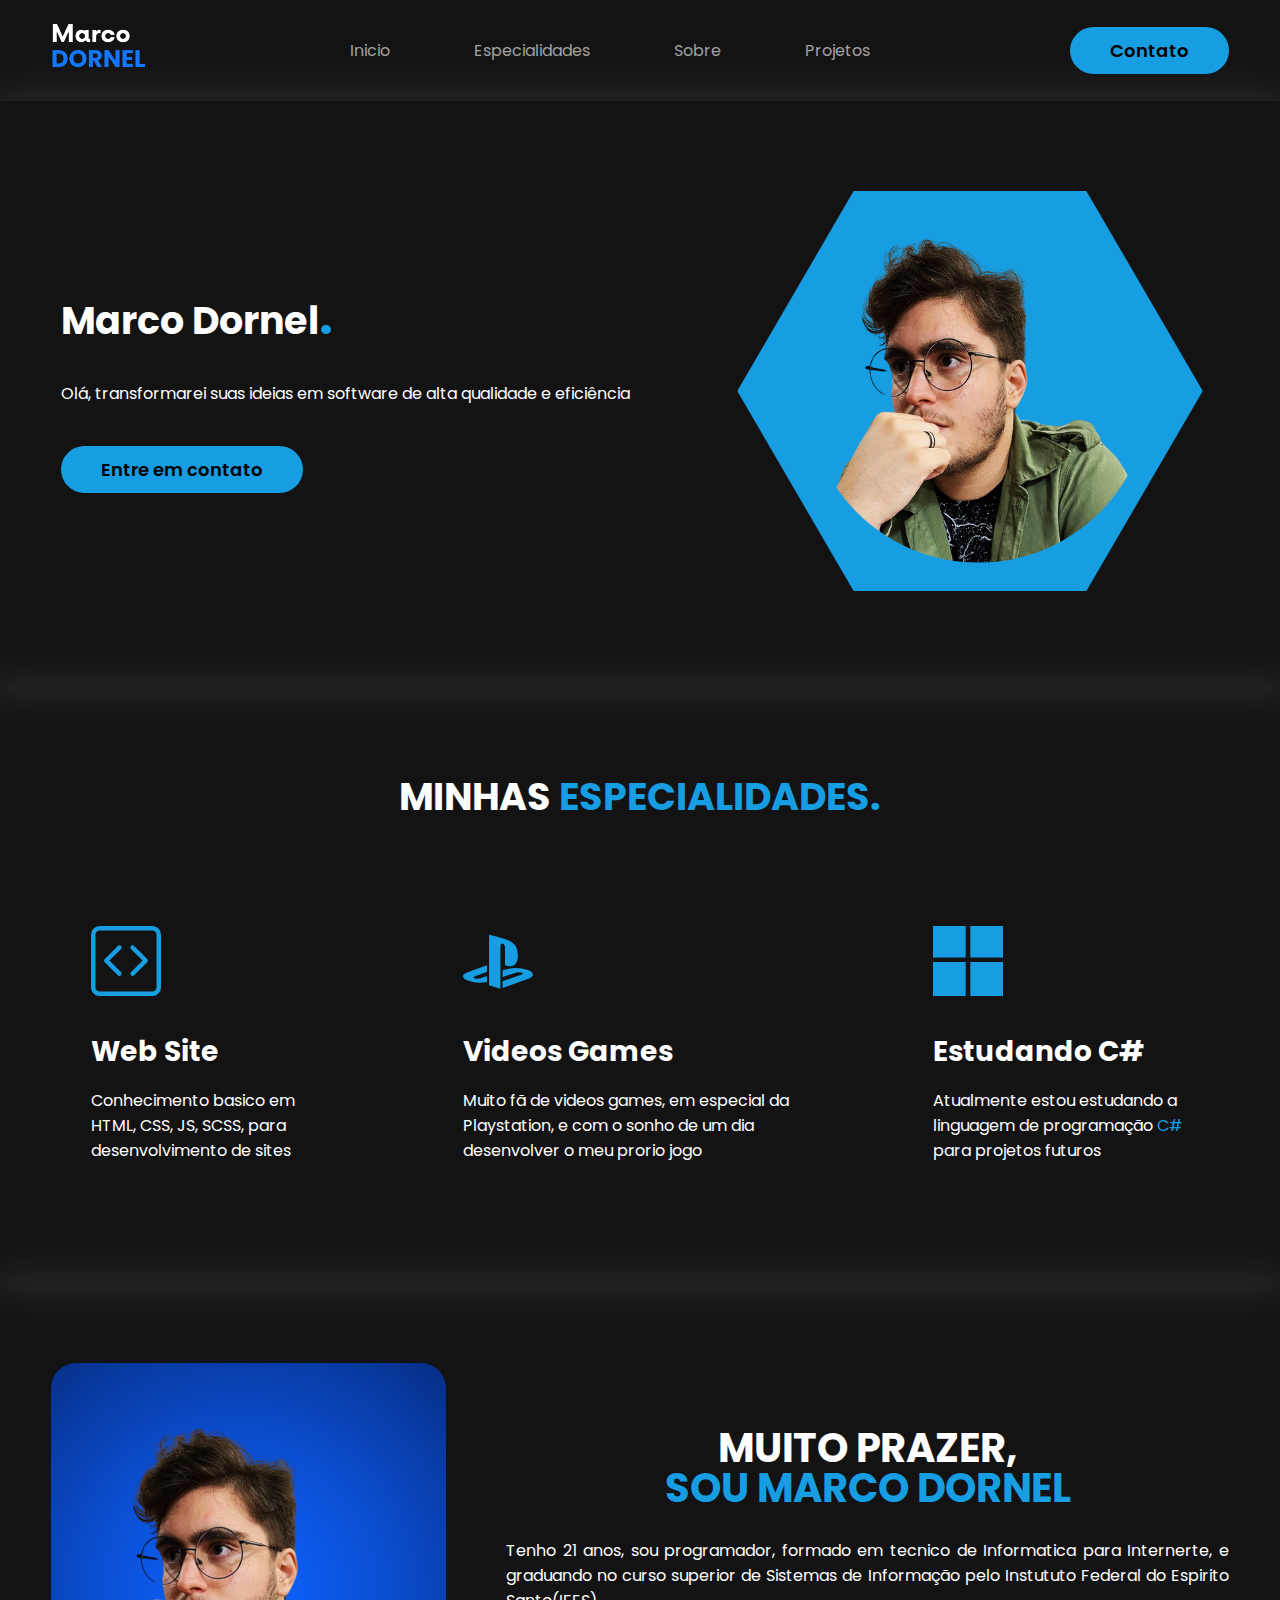
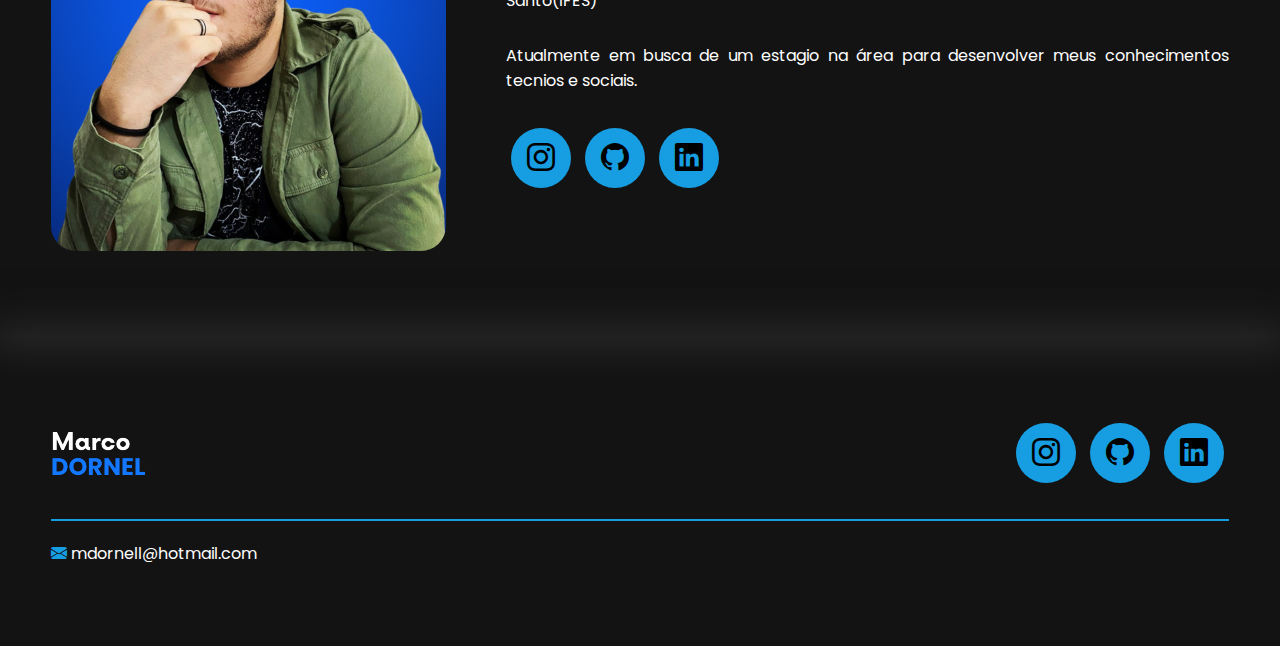
==== index.html @ 9250caac "Atualizando responsividade" ====
<!DOCTYPE html>
<html lang="pt-br">

<head>
    <meta charset="UTF-8">
    <meta name="viewport" content="width=device-width, initial-scale=1.0">
    <title>Marco Dornel</title>
    <link rel="stylesheet" href="src/styles/inicialPg.css">

    <!-- Google fonts -->
    <link rel="preconnect" href="https://fonts.googleapis.com">
    <link rel="preconnect" href="https://fonts.gstatic.com" crossorigin>
    <link
        href="https://fonts.googleapis.com/css2?family=Poppins:ital,wght@0,100;0,200;0,300;0,400;0,500;0,600;0,700;0,800;0,900;1,100;1,200;1,300;1,400;1,500;1,600;1,700;1,800;1,900&display=swap"
        rel="stylesheet">
    <!-- Google fonts -->
    <!-- Bootstrab icons -->
    <link rel="stylesheet" href="https://cdn.jsdelivr.net/npm/bootstrap-icons@1.11.3/font/bootstrap-icons.min.css">
    <!-- Bootstrab icons -->

    <script src="src/scripts/menu.js" defer></script>
</head>

<body>
    <header>
        <div class="interface">
            <div class="Logo">
                <a href=""><img src="./src/imgs/logo.png" alt="LOGO"></a>
            </div>
            <nav class="menu-desktop">
                <ul>
                    <li><a href="#inicio">Inicio</a></li>
                    <li><a href="#especialidades">Especialidades</a></li>
                    <li><a href="#sobre">Sobre</a></li>
                    <li><a href="#portifolio">Projetos</a></li>
                </ul>
            </nav>

            <div class="btn-contato">
                <a href="mailto:mdornell@hotmail.com"><button>Contato</button></a>
            </div>

            <div class="btn-abrir-menu" id="btn-menu">
                <i class="bi bi-list"></i>
            </div>

            <div class="menu-mobile" id="menu-mobile">
                <div class="btn-fechar">
                    <i class="bi bi-x-lg"></i>
                </div>

                <nav>
                    <ul>
                        <li><a href="#inicio">Inicio</a></li>
                        <li><a href="#especialidades">Especialidades</a></li>
                        <li><a href="#sobre">Sobre</a></li>
                        <li><a href="#portifolio">Projetos</a></li>
                        <li><a href="#">Contato</a></li>
                    </ul>
                </nav>

            </div>

            <div class="overlay-menu" id="overlay-menu">

            </div>


        </div>
    </header>

    <main>
        <section id="inico" class="topo-site">
            <div class="interface">
                <div class="flex">
                    <div class="txt-topo-site">
                        <h1>Marco Dornel<span>.</span></h1>
                        <p>Olá, transformarei suas ideias em software de alta qualidade e eficiência</p>

                        <div class="btn-contato">
                            <a href="mailto:mdornell@hotmail.com"><button>Entre em contato</button></a>
                        </div>
                    </div>
                    <div class="img-topo-site">
                        <img src="src/imgs/minha-foto.png" alt="Imagem Pessoa">
                    </div>
                </div>
            </div>
        </section>

        <section id="especialidades" class="especialidades">
            <div class="interface">
                <h2 class="titulo">MINHAS <span>ESPECIALIDADES.</span></h2>
                <div class="flex">
                    <div class="especialidades-box">
                        <i class="bi bi-code-square"></i>
                        <h3>Web Site</h3>
                        <p>Conhecimento basico em HTML, CSS, JS, SCSS, para desenvolvimento de sites
                        </p>
                    </div>
                    <div class="especialidades-box">
                        <i class="bi bi-playstation"></i>
                        <h3>Videos Games</h3>
                        <p>Muito fã de videos games, em especial da Playstation, e com o sonho de um dia desenvolver o meu prorio jogo
                        </p>
                    </div>
                    <div class="especialidades-box">
                        <i class="bi bi-microsoft"></i>
                        <h3>Estudando C#</h3>
                        <p>Atualmente estou estudando a linguagem de programação <span>C#</span> para projetos futuros
                        </p>
                    </div>
                </div>
            </div>
        </section>

        <section id="sobre" class="sobre">
            <div class="interface">
                <div class="flex">
                    <div class="img-sobre">
                        <img src="src/imgs/pessoa.png" alt="pessoa">
                    </div>
                    <div class="txt-sobre">
                        <h2 class="titulo">MUITO PRAZER, <span>SOU MARCO DORNEL</span></h2>
                        <p>Tenho 21 anos, sou programador, formado em tecnico de Informatica para Internerte, e graduando no curso superior de Sistemas de Informação pelo Instututo Federal do Espirito Santo(IFES)</p>
                        <p>Atualmente em busca de um estagio na área para desenvolver meus conhecimentos tecnios e sociais.</p>
                        <div class="btn-social">
                            <a href="https://www.instagram.com/mr.dornell?igsh=MTFlazBpbDMzYjA3OQ=="><button><i class="bi bi-instagram"></i></button></a>
                            <a href="https://github.com/mdornell"><button><i class="bi bi-github"></i></button></a>
                            <a href="https://www.linkedin.com/in/mdornell/"><button><i class="bi bi-linkedin"></i></button></a>
                        </div>
                    </div>
                </div>
            </div>
        </section>

        <!-- <section id="portifolio" class="portifolio">
            <div class="interface">
                <h2 class="titulo">MEU <span>PORTIFOLIO.</span></h2>
                <div class="flex">
                    <div class="img-port">
                        <div class="overlay">Projeto 1</div>
                    </div>
                    <div class="img-port">
                        <div class="overlay">Projeto 2</div>
                    </div>
                    <div class="img-port">
                        <div class="overlay">Projeto 3</div>
                    </div>
                </div>
            </div>
        </section> -->

        <!-- <section class="formulario">
            <div class="interface">
                <h2 class="titulo">FALA <span>COMIGO.</span></h2>
                <form action="">
                    <input type="text" name="" id="" placeholder="Seu nome:" required>
                    <input type="text" name="" id="" placeholder="Seu email:">
                    <input type="text" name="" id="" placeholder="Seu celular:">
                    <textarea name="" id="" placeholder="Sue mensagem:"></textarea>
                    <div class="btn-enviar">
                        <input type="submit" value="Enviar">
                    </div>
                </form>
            </div>
            </div>
        </section> -->
    </main>

    <footer>
        <div class="interface">
            <div class="line-footer borda">
                <div class="flex">
                    <div class="logo-footer">
                        <img src="src/imgs/logo.png" alt="">
                    </div>
                    <div class="btn-social">
                        <a href="https://www.instagram.com/mr.dornell?igsh=MTFlazBpbDMzYjA3OQ=="><button><i class="bi bi-instagram"></i></button></a>
                        <a href="https://github.com/mdornell"><button><i class="bi bi-github"></i></button></a>
                        <a href="https://www.linkedin.com/in/mdornell/"><button><i class="bi bi-linkedin"></i></button></a>
                    </div>
                </div>
            </div>
            <div class="line-footer">
                <p><i class="bi bi-envelope-fill"></i> <a href="mailto:mdornell@hotmail.com">mdornell@hotmail.com</a>
                </p>
            </div>
        </div>
    </footer>
</body>

</html>
---- src/styles/inicialPg.css ----
* {
  margin: 0;
  padding: 0;
  box-sizing: border-box;
  font-family: "Poppins", sans-serif;
  scroll-behavior: smooth;
}

body {
  background: #131313;
  height: 100vh;
}

.interface {
  max-width: 1280px;
  margin: 0 auto;
}

.flex {
  display: flex;
}

button:hover {
  box-shadow: 0px 0px 8px #179EE2;
  transform: scale(1.05);
  transition: 0.2s;
}

h2.titulo {
  color: #ffffff;
  font-size: 38px;
  text-align: center;
}
h2.titulo span {
  color: #179EE2;
}

.btn-social button {
  width: 60px;
  height: 60px;
  border: none;
  border-radius: 30px;
  background-color: #179EE2;
  font-size: 28px;
  cursor: pointer;
  margin: 5px 5px;
  transition: 0.2s;
}

header {
  padding: 10px 4%;
}
header .interface {
  display: flex;
  align-items: center;
  justify-content: space-between;
}
header a {
  color: #a2a2a2;
  text-decoration: none;
  display: inline-block;
  transition: 0.2s;
}
header nav ul {
  list-style-type: none;
}
header nav.menu-desktop ul li {
  display: inline-block;
  padding: 0 40px;
}
header nav.menu-desktop a:hover {
  color: #ffffff;
  transform: scale(1.05);
}
header .btn-contato button {
  padding: 10px 40px;
  font-size: 18px;
  font-weight: 600;
  background-color: #179EE2;
  border: 0;
  border-radius: 30px;
  cursor: pointer;
}

.menu-mobile {
  background-color: #131313;
  height: 100vh;
  position: fixed;
  top: 0;
  right: 0;
  z-index: 9999;
  width: 0%;
  overlay: hidden;
}
.menu-mobile .btn-fechar {
  padding: 15px 8%;
}
.menu-mobile .btn-fechar i {
  color: #179EE2;
  font-size: 30px;
}
.menu-mobile nav ul {
  text-align: right;
}
.menu-mobile nav ul li a {
  color: #ffffff;
  font-size: 20px;
  font-weight: 300;
  padding: 20px 8%;
  display: block;
}
.menu-mobile nav ul li a:hover {
  background-color: #179EE2;
}

.menu-mobile.abrir-menu {
  width: 70%;
}

.menu-mobile.abrir-menu ~ .overlay-menu {
  display: block;
}

.btn-abrir-menu {
  display: none;
}
.btn-abrir-menu i {
  color: #179EE2;
  font-size: 40px;
}

.overlay-menu {
  background-color: rgba(21, 21, 21, 0.7411764706);
  width: 100%;
  height: 100%;
  position: fixed;
  top: 0;
  left: 0;
  z-index: 8888;
  display: none;
}

.topo-site {
  padding: 40px 4%;
  box-shadow: 0 0 40px 10px rgba(255, 255, 255, 0.0901960784);
}
.topo-site .flex {
  align-items: center;
  justify-content: center;
  gap: 90px;
}
.topo-site .txt-topo-site h1 {
  font-size: 38px;
  color: #ffffff;
  line-height: 40px;
}
.topo-site .txt-topo-site h1 span {
  color: #179EE2;
  font-size: 50px;
}
.topo-site .txt-topo-site p {
  color: #ffffff;
  margin: 40px 0px;
}
.topo-site .txt-topo-site button {
  padding: 10px 40px;
  font-size: 18px;
  font-weight: 600;
  background-color: #179EE2;
  border: 0;
  border-radius: 30px;
  cursor: pointer;
}
.topo-site .img-topo-site img {
  position: relative;
  animation: flutuar 2s ease-in-out infinite alternate;
}

@keyframes flutuar {
  0% {
    top: 0;
  }
  100% {
    top: 30px;
  }
}
.especialidades {
  padding: 80px 4%;
  box-shadow: 0 0 40px 10px rgba(255, 255, 255, 0.0901960784);
}
.especialidades .flex {
  gap: 60px;
}
.especialidades .especialidades-box {
  padding: 40px;
  color: #ffffff;
  margin-top: 45px;
  border-radius: 20px;
  transition: 0.2s;
}
.especialidades .especialidades-box i {
  font-size: 70px;
  color: #179EE2;
}
.especialidades .especialidades-box h3 {
  font-size: 28px;
  margin: 15px 0;
}
.especialidades .especialidades-box span {
  color: #179EE2;
}
.especialidades .especialidades-box:hover {
  transform: scale(1.05);
  box-shadow: 0 0 15px rgba(255, 255, 255, 0.4745098039);
}

.sobre {
  padding: 80px 4%;
  box-shadow: 0 0 40px 10px rgba(255, 255, 255, 0.0901960784);
}
.sobre .flex {
  align-items: center;
  gap: 60px;
}
.sobre .img-sobre img {
  border-radius: 25px;
}
.sobre .txt-sobre {
  color: #ffffff;
}
.sobre .txt-sobre h2 {
  font-size: 40px;
  line-height: 40px;
  margin-bottom: 30px;
}
.sobre .txt-sobre h2 span {
  display: block;
}
.sobre .txt-sobre p {
  margin: 30px 0;
  text-align: justify;
}

/*.portifolio {
    padding: 60px 4%;
    box-shadow: 0 0 40px 10px #ffffff17;

    .flex {
        justify-content: space-around;
        margin-top: 40px;
        gap: 30px;
    }

    .img-port {
        width: 360px;
        height: 460px;
        background-color: $azul ;
        background-image: url(../imgs/projetoConversor.png);
        background-size: cover;
        background-position: 100% 0%;
        transition: 8s;
        cursor: pointer;
        border-radius: 40px;
        position: relative;

        .overlay {
            position: absolute;
            top: 0;
            left: 0;
            width: 100%;
            height: 100%;
            background-color: $cinza;
            border-radius: 40px;
            display: flex;
            align-items: center;
            justify-content: center;
            font-size: 24px;
            font-weight: 600;
            color: $branco;
            opacity: 0;
            transition: .5s;
        }
    }

    .img-port:hover {
        background-position: 100% 100%;

        .overlay {
            opacity: 1;
        }
    }


}

// Formulario
.formulario {
    padding: 80px 4%;

    form {
        max-width: 500px;
        margin: 0 auto;
        display: flex;
        justify-content: center;
        flex-direction: column;
        gap: 10px;
        margin-top: 40px;

        input,
        textarea {
            width: 100%;
            background-color: #2a2a2a;
            border: 0;
            border-radius: 15px;
            outline: 0;
            padding: 20px 15px;
            color: $branco;
            font-size: 18px;
        }

        textarea {
            resize: none;
            max-height: 200px;
        }

        .btn-enviar {
            margin-top: 20px;
            text-align: center;

            input {
                width: 120px;
                background-color: $azul ;
                color: $branco;
                font-weight: 600;
                cursor: pointer;
                transition: .2s;
            }

            input:hover {
                @include btn-hover()
            }
        }

    }
}
*/
footer {
  padding: 60px 4%;
  box-shadow: 0 0 40px 10px #2a2a2a;
}
footer .flex {
  justify-content: space-between;
}
footer .borda {
  border-bottom: 2px solid #179EE2;
}
footer .line-footer {
  padding: 20px 0;
}
footer .line-footer p i {
  color: #179EE2;
}
footer .line-footer p a {
  color: #ffffff;
  text-decoration: none;
  cursor: pointer;
}

@media screen and (max-width: 1000px) {
  .flex {
    flex-direction: column;
  }
  h2.titulo {
    font-size: 28px;
    line-height: 40px;
  }
  .menu-desktop,
  .btn-contato {
    display: none;
  }
  .btn-abrir-menu {
    display: inline;
  }
  .topo-site {
    padding: 20px 8%;
  }
  .topo-site .flex {
    flex-direction: column-reverse;
    gap: 40px;
  }
  .topo-site h1 {
    font-size: 30px;
  }
  .topo-site .img-topo-site img {
    width: 100%;
  }
  .especialidades {
    padding: 40px 8%;
  }
  .sobre {
    padding: 80px 8%;
  }
  .sobre .txt-sobre h2 {
    font-size: 34px;
    line-height: 30px;
    text-align: center;
  }
  .sobre .btn-social {
    text-align: center;
  }
  .sobre .img-sobre img {
    width: 100%;
  }
  .portifolio {
    padding: 80px 8%;
  }
  .portifolio .flex {
    gap: 50px;
  }
  .portifolio .img-port {
    width: 100%;
    max-width: 360px;
    margin: 0 auto;
  }
  footer .flex {
    flex-direction: column;
  }
  footer .line-footer {
    text-align: center;
  }
}/*# sourceMappingURL=inicialPg.css.map */
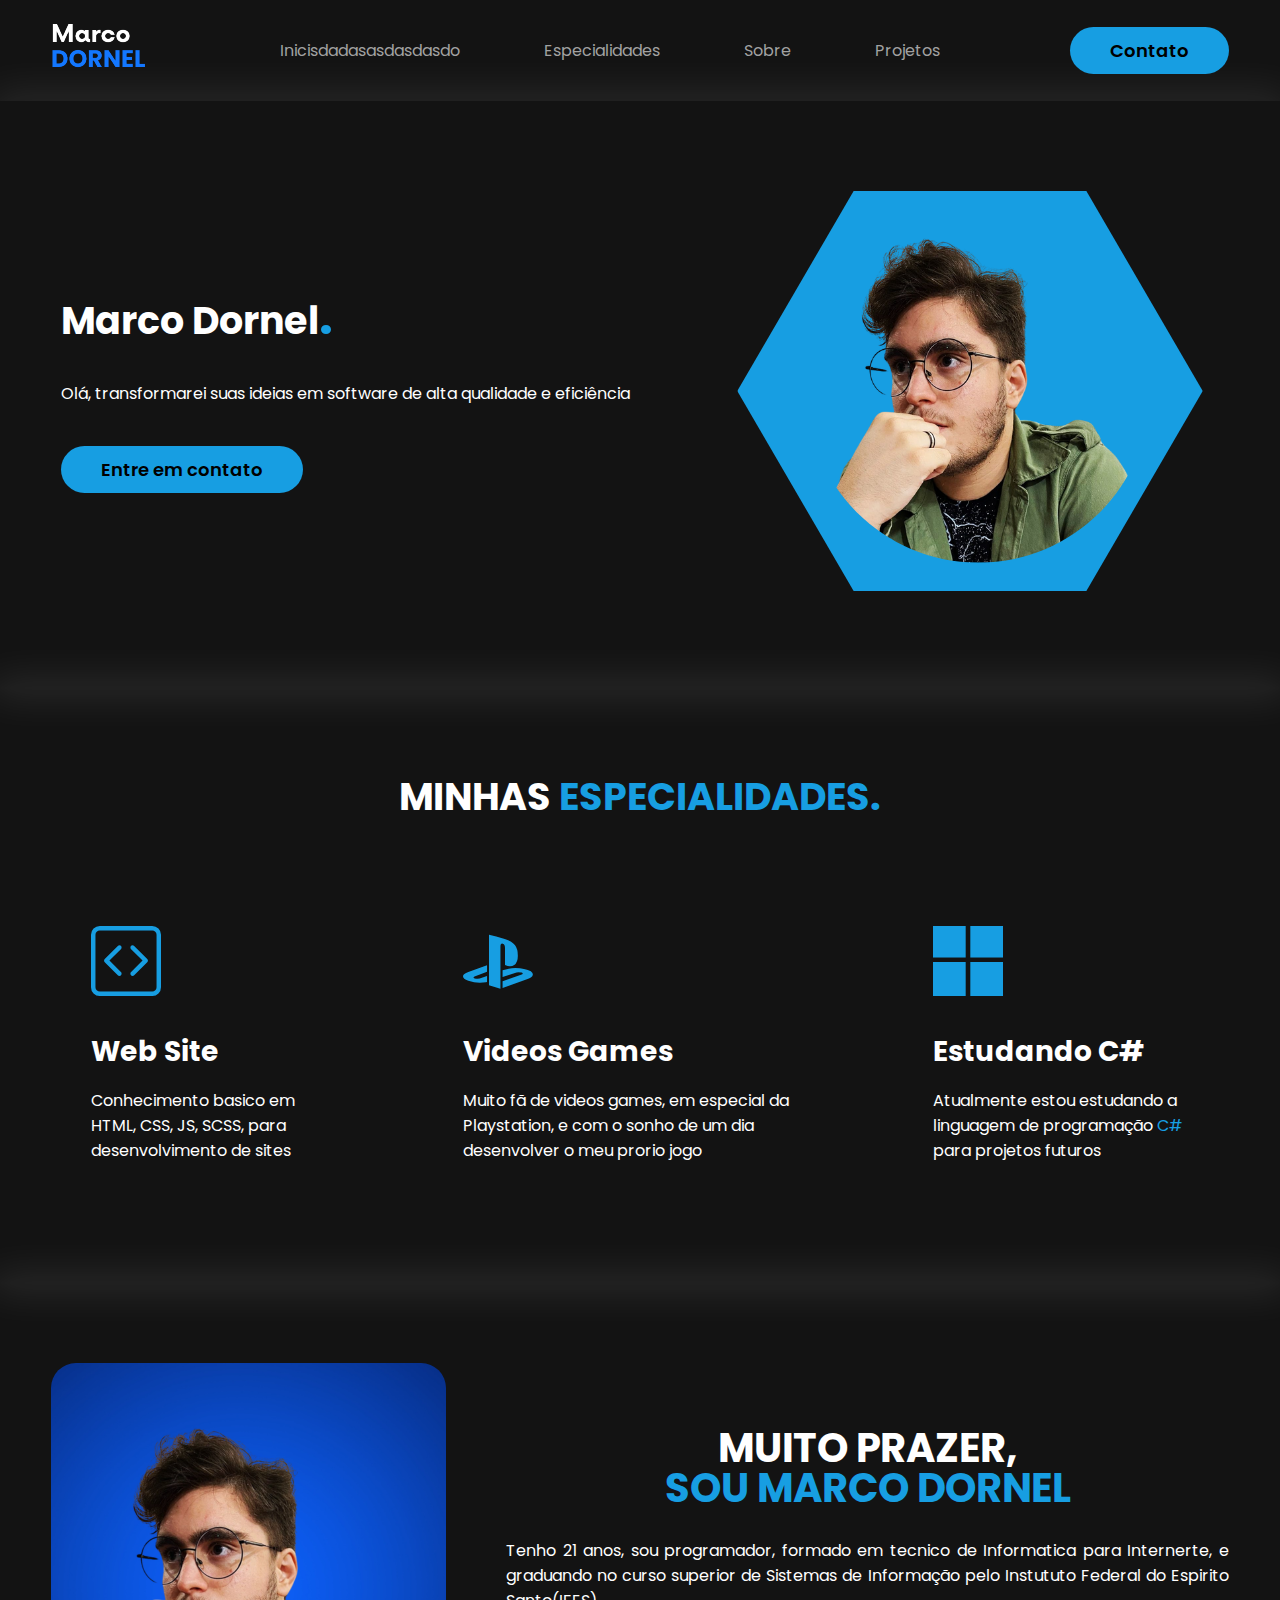
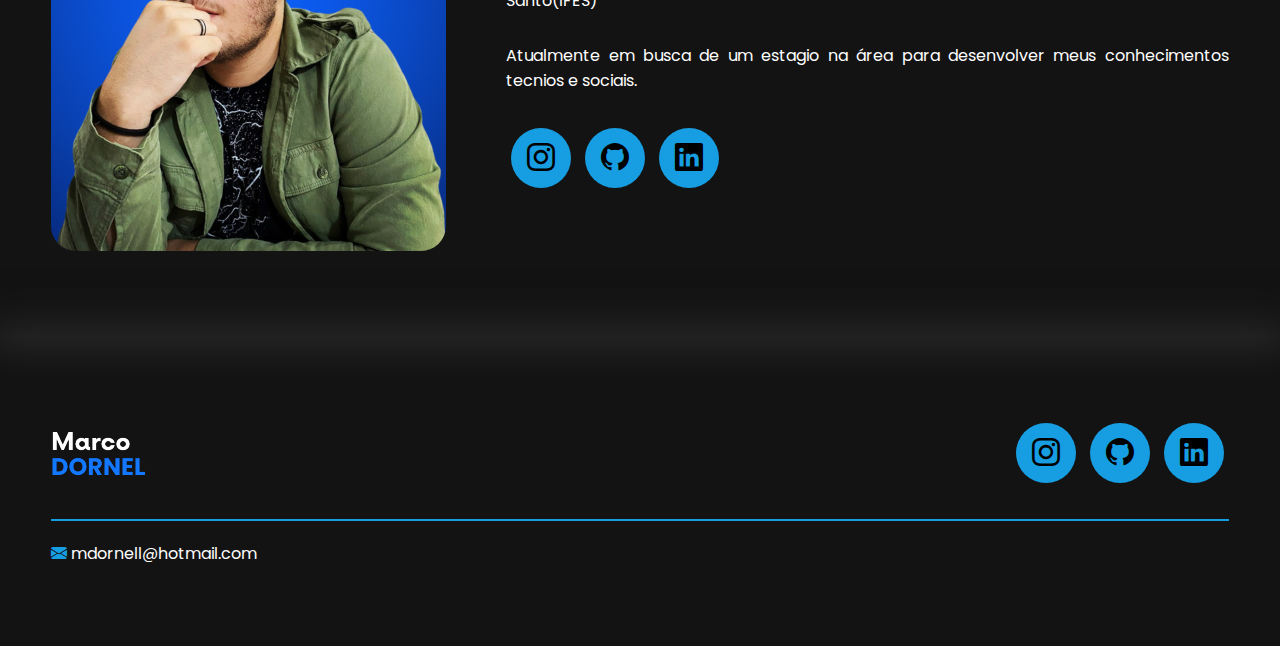
==== commit 24cbdb40: "Atualizando dados" ====
--- a/index.html
+++ b/index.html
@@ -29,7 +29,7 @@
             </div>
             <nav class="menu-desktop">
                 <ul>
-                    <li><a href="#inicio">Inicio</a></li>
+                    <li><a href="#inicio">Inicisdadasasdasdasdo</a></li>
                     <li><a href="#especialidades">Especialidades</a></li>
                     <li><a href="#sobre">Sobre</a></li>
                     <li><a href="#portifolio">Projetos</a></li>
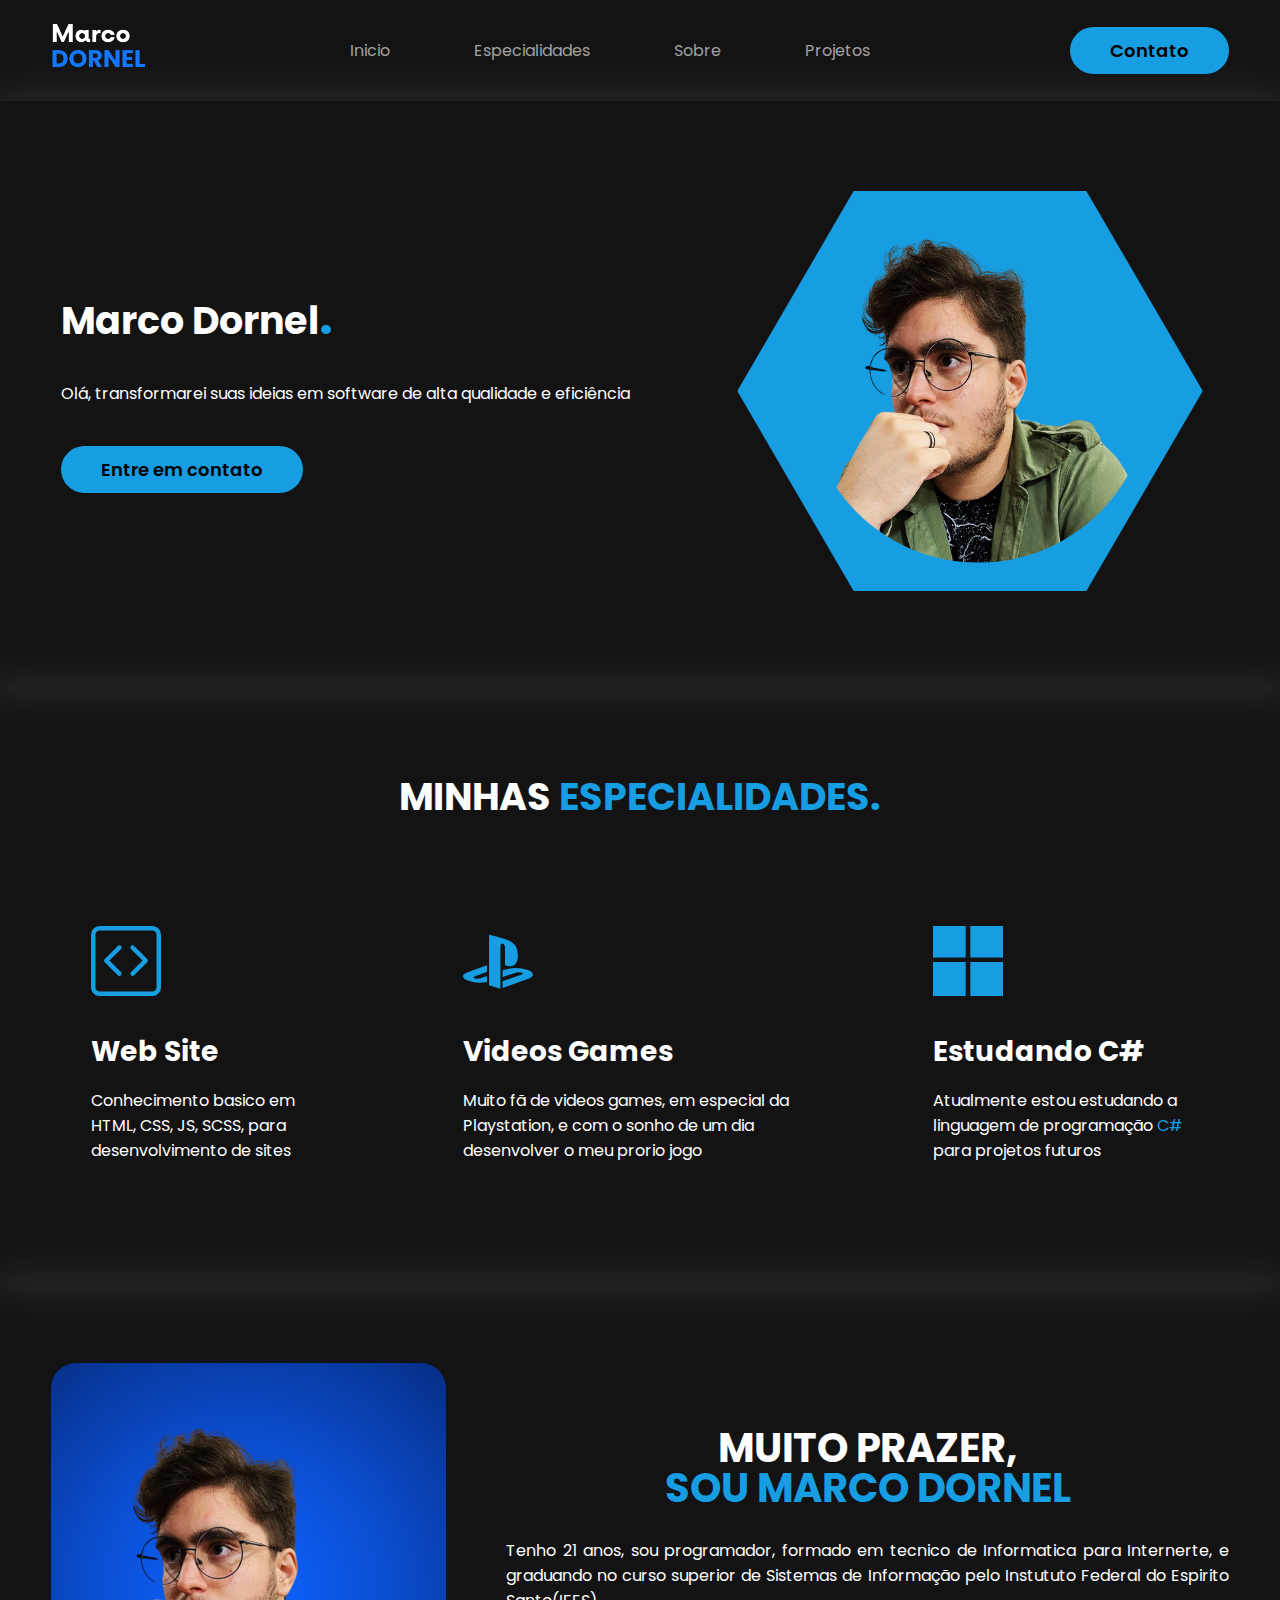
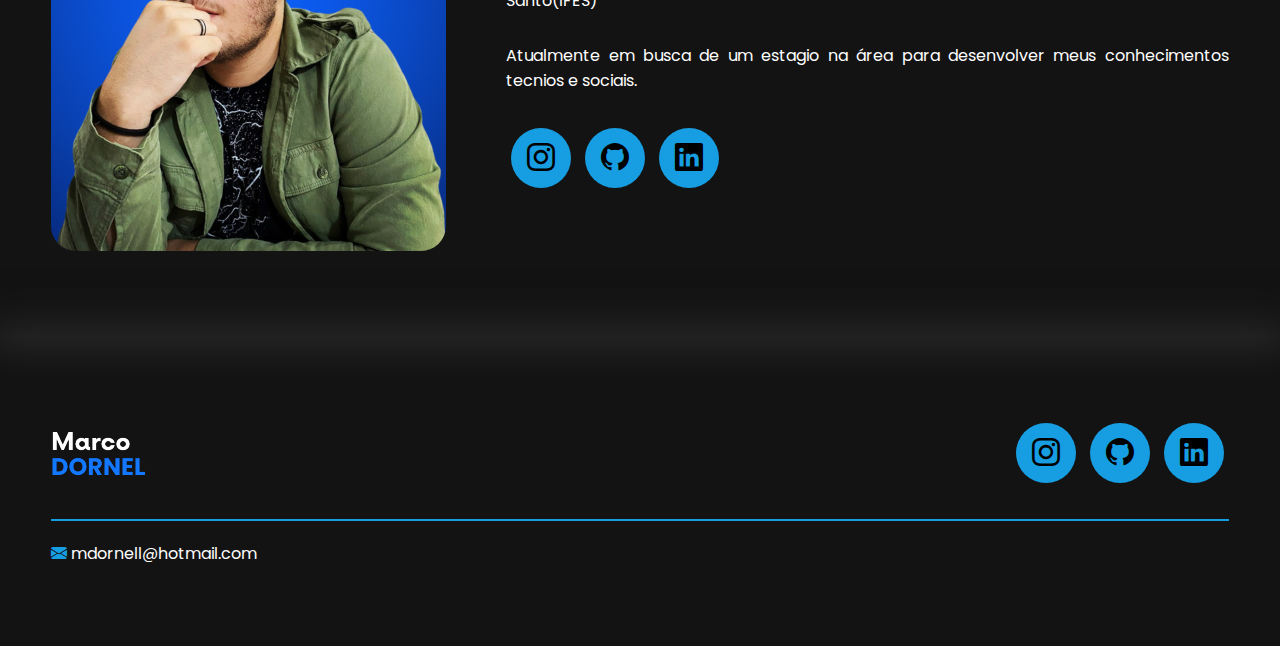
==== commit c23760b8: "Atualizando dados" ====
--- a/index.html
+++ b/index.html
@@ -29,7 +29,7 @@
             </div>
             <nav class="menu-desktop">
                 <ul>
-                    <li><a href="#inicio">Inicisdadasasdasdasdo</a></li>
+                    <li><a href="#inicio">Inicio</a></li>
                     <li><a href="#especialidades">Especialidades</a></li>
                     <li><a href="#sobre">Sobre</a></li>
                     <li><a href="#portifolio">Projetos</a></li>
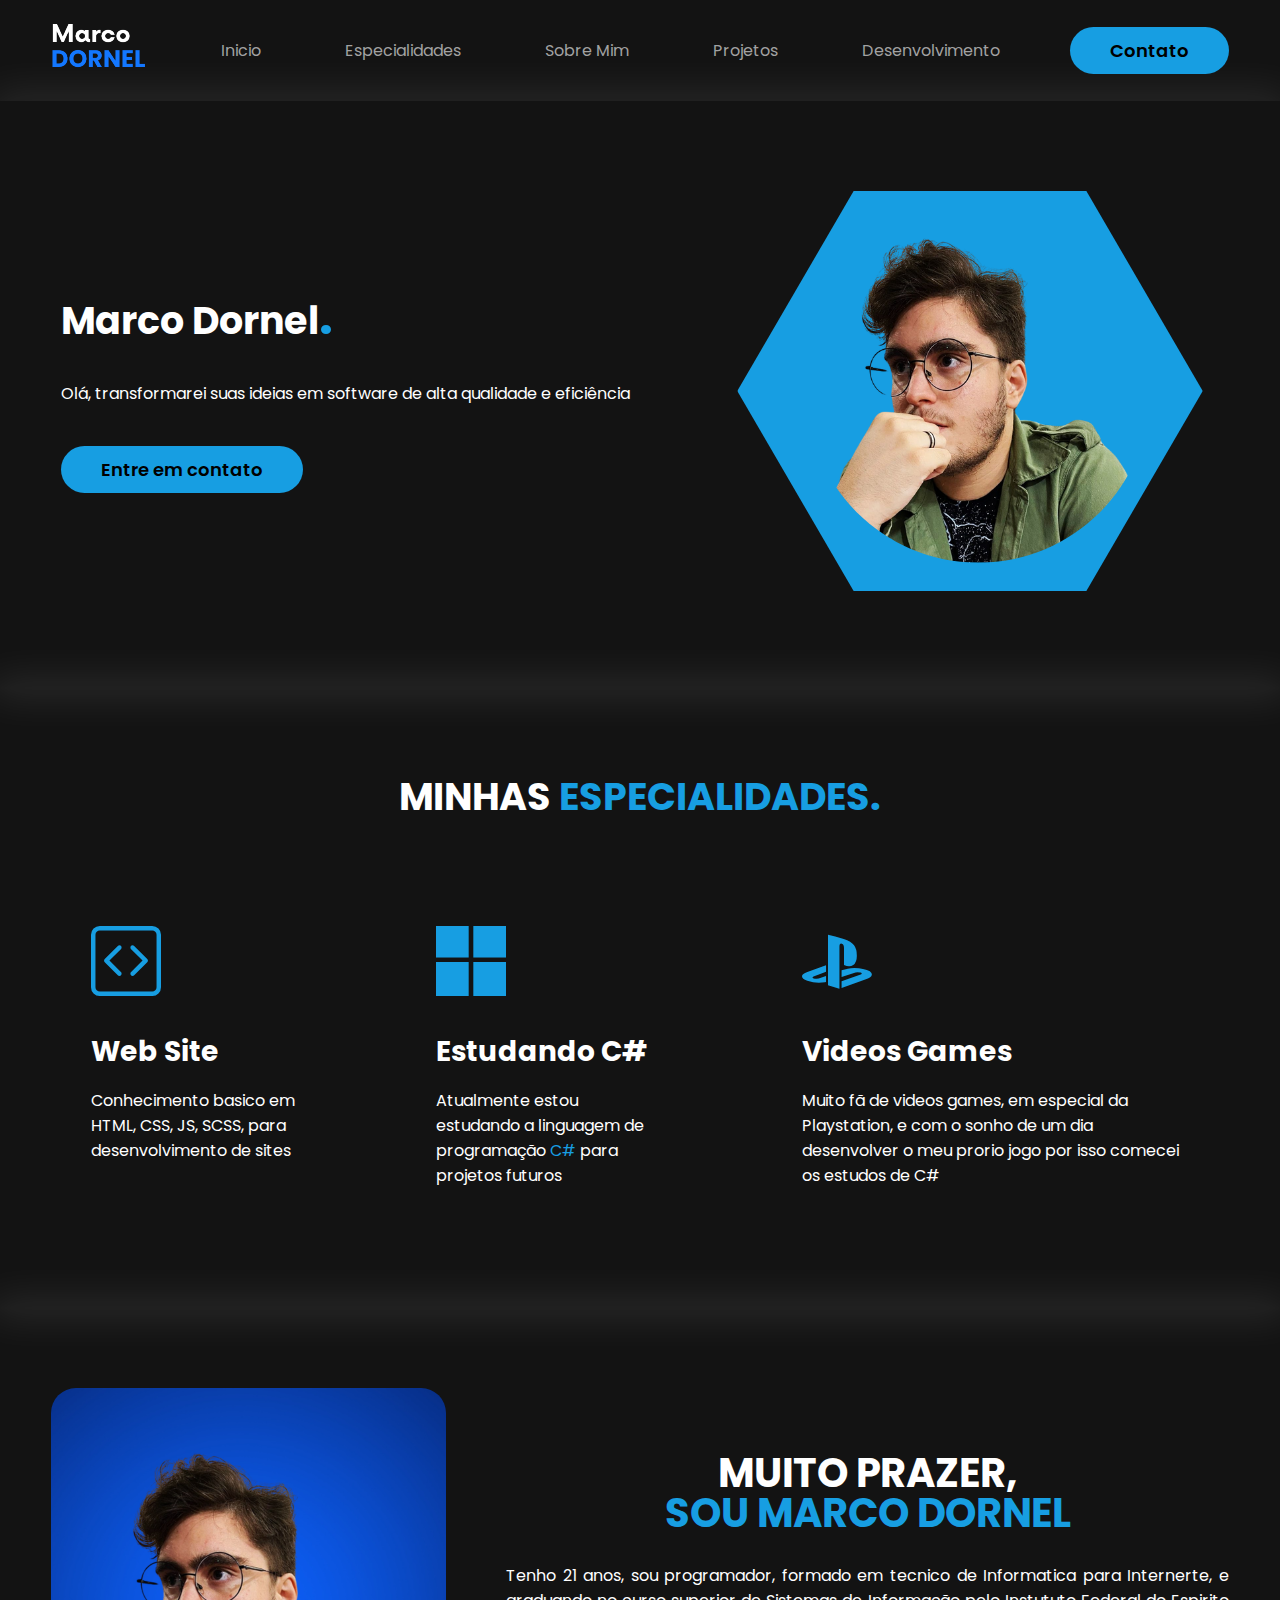
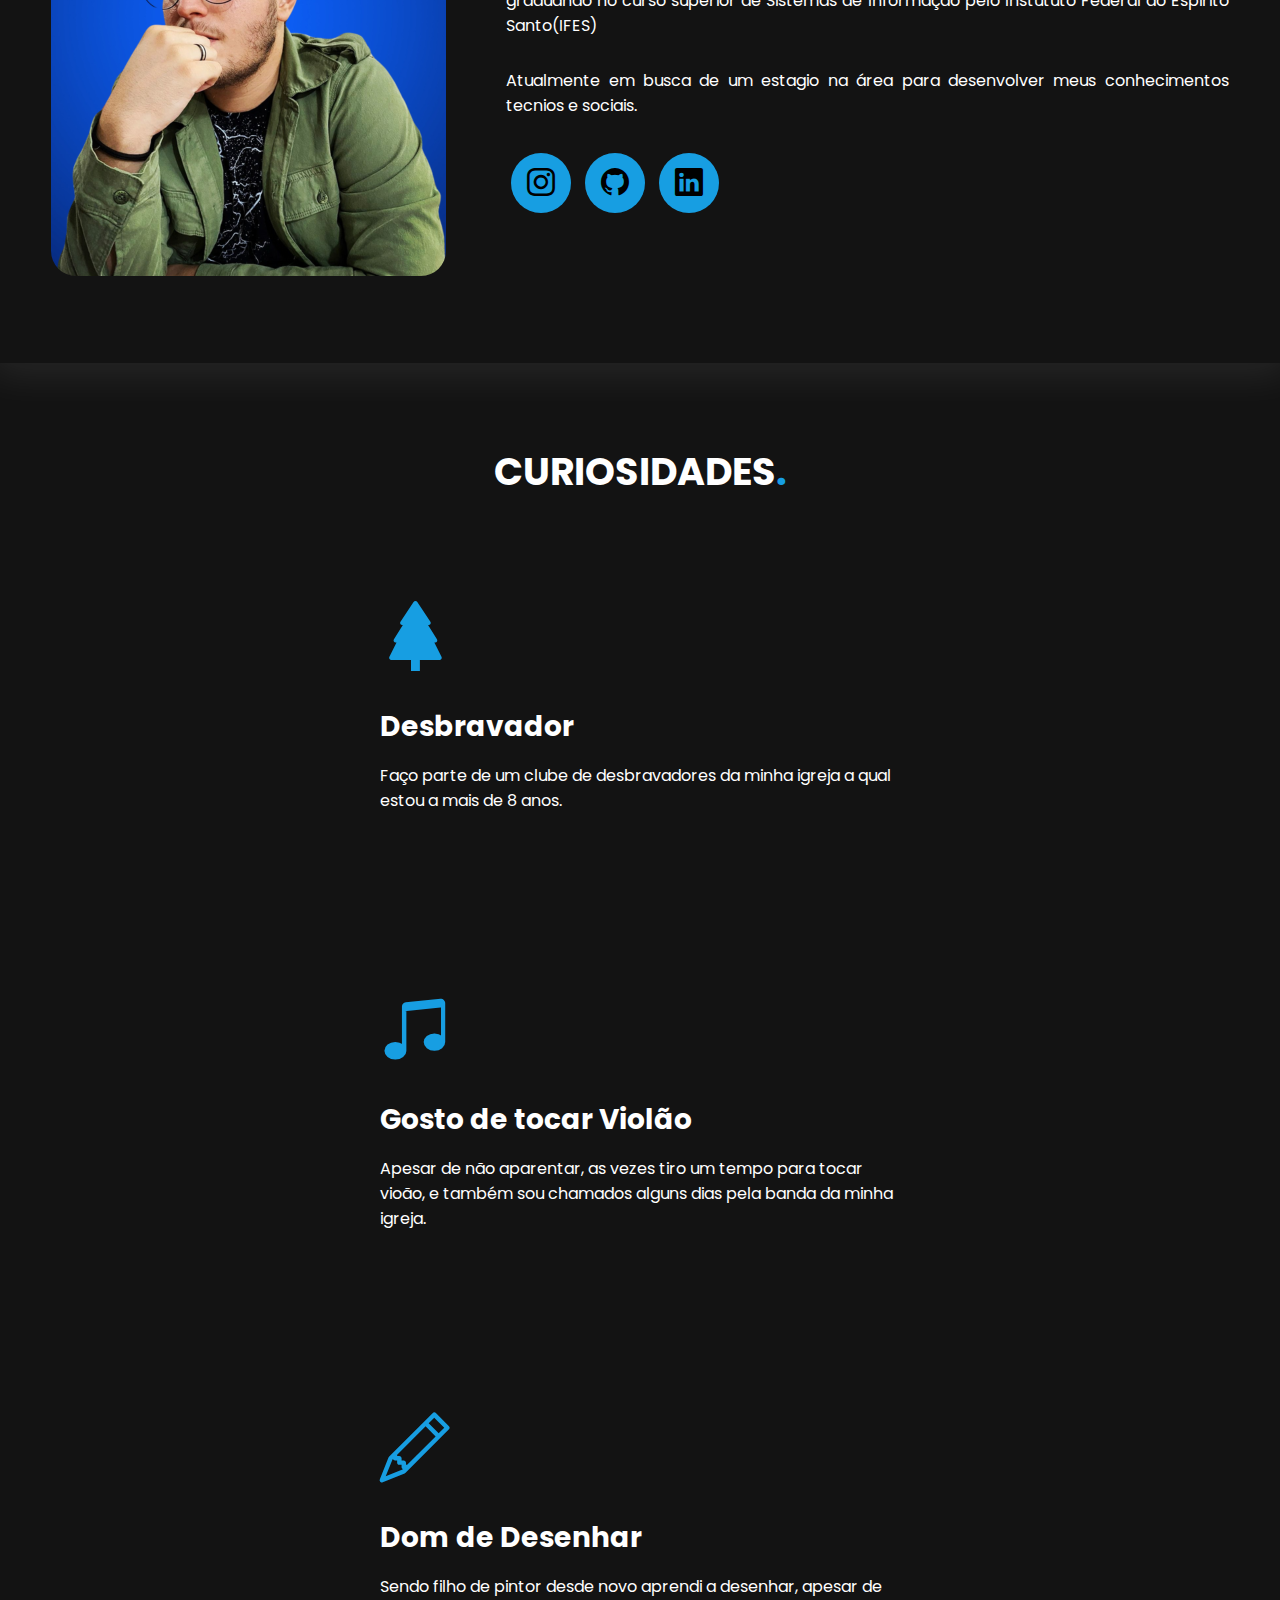
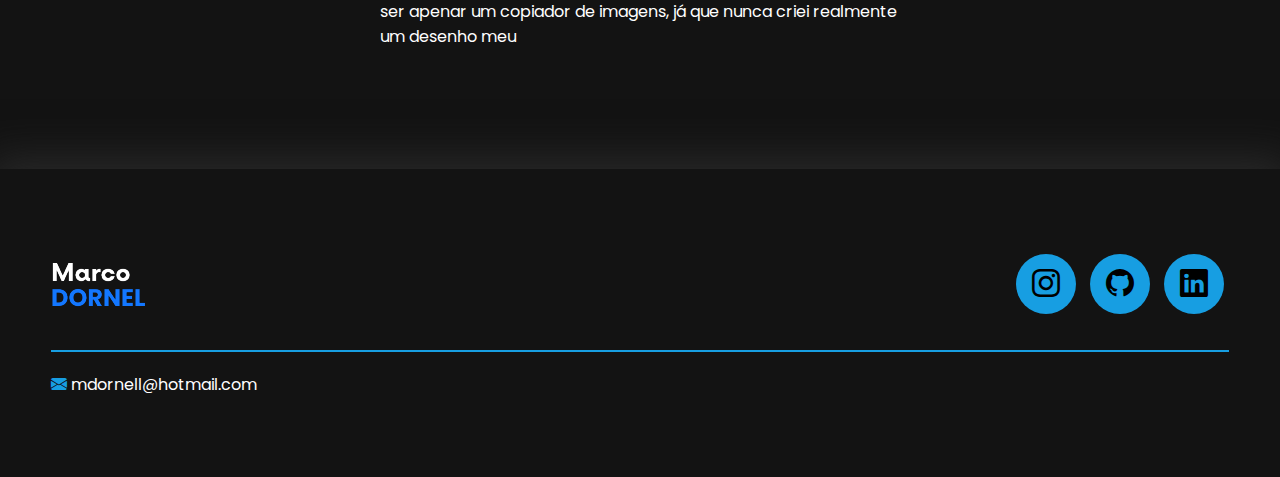
==== commit 6817a99b: "Atualizando dados" ====
--- a/index.html
+++ b/index.html
@@ -5,7 +5,7 @@
     <meta charset="UTF-8">
     <meta name="viewport" content="width=device-width, initial-scale=1.0">
     <title>Marco Dornel</title>
-    <link rel="stylesheet" href="src/styles/inicialPg.css">
+    <link rel="stylesheet" href="src/styles/pagePricipal/pageInicial.css">
 
     <!-- Google fonts -->
     <link rel="preconnect" href="https://fonts.googleapis.com">
@@ -31,8 +31,9 @@
                 <ul>
                     <li><a href="#inicio">Inicio</a></li>
                     <li><a href="#especialidades">Especialidades</a></li>
-                    <li><a href="#sobre">Sobre</a></li>
+                    <li><a href="#sobre">Sobre Mim</a></li>
                     <li><a href="#portifolio">Projetos</a></li>
+                    <li><a href="src/pages/pageSobre.html">Desenvolvimento</a></li>
                 </ul>
             </nav>
 
@@ -99,17 +100,19 @@
                         </p>
                     </div>
                     <div class="especialidades-box">
-                        <i class="bi bi-playstation"></i>
-                        <h3>Videos Games</h3>
-                        <p>Muito fã de videos games, em especial da Playstation, e com o sonho de um dia desenvolver o meu prorio jogo
-                        </p>
-                    </div>
-                    <div class="especialidades-box">
                         <i class="bi bi-microsoft"></i>
                         <h3>Estudando C#</h3>
                         <p>Atualmente estou estudando a linguagem de programação <span>C#</span> para projetos futuros
                         </p>
                     </div>
+                    <div class="especialidades-box">
+                        <i class="bi bi-playstation"></i>
+                        <h3>Videos Games</h3>
+                        <p>Muito fã de videos games, em especial da Playstation, e com o sonho de um dia desenvolver o
+                            meu prorio jogo por isso comecei os estudos de C#
+                        </p>
+                    </div>
+                    
                 </div>
             </div>
         </section>
@@ -122,13 +125,44 @@
                     </div>
                     <div class="txt-sobre">
                         <h2 class="titulo">MUITO PRAZER, <span>SOU MARCO DORNEL</span></h2>
-                        <p>Tenho 21 anos, sou programador, formado em tecnico de Informatica para Internerte, e graduando no curso superior de Sistemas de Informação pelo Instututo Federal do Espirito Santo(IFES)</p>
-                        <p>Atualmente em busca de um estagio na área para desenvolver meus conhecimentos tecnios e sociais.</p>
+                        <p>Tenho 21 anos, sou programador, formado em tecnico de Informatica para Internerte, e
+                            graduando no curso superior de Sistemas de Informação pelo Instututo Federal do Espirito
+                            Santo(IFES)</p>
+                        <p>Atualmente em busca de um estagio na área para desenvolver meus conhecimentos tecnios e
+                            sociais.</p>
                         <div class="btn-social">
-                            <a href="https://www.instagram.com/mr.dornell?igsh=MTFlazBpbDMzYjA3OQ=="><button><i class="bi bi-instagram"></i></button></a>
+                            <a href="https://www.instagram.com/mr.dornell?igsh=MTFlazBpbDMzYjA3OQ=="><button><i
+                                        class="bi bi-instagram"></i></button></a>
                             <a href="https://github.com/mdornell"><button><i class="bi bi-github"></i></button></a>
-                            <a href="https://www.linkedin.com/in/mdornell/"><button><i class="bi bi-linkedin"></i></button></a>
+                            <a href="https://www.linkedin.com/in/mdornell/"><button><i
+                                        class="bi bi-linkedin"></i></button></a>
                         </div>
+                    </div>
+                </div>
+            </div>
+        </section>
+
+        <section class="curiosidades">
+            <div class="interface">
+                <h2 class="titulo">CURIOSIDADES<span>.</span></h2>
+                <div class="curios">
+                    <div class="curiosidade-box desbravador">
+                        <i class="bi bi-tree-fill"></i>
+                        <h3>Desbravador</h3>
+                        <p>Faço parte de um clube de desbravadores da minha igreja a qual estou a mais de 8 anos.
+                        </p>
+                    </div>
+                    <div class="curiosidade-box violao">
+                        <i class="bi bi-music-note-beamed"></i>
+                        <h3>Gosto de tocar Violão</h3>
+                        <p>Apesar de não aparentar, as vezes tiro um tempo para tocar vioão, e também sou chamados alguns dias pela banda da minha igreja.
+                        </p>
+                    </div>
+                    <div class="curiosidade-box desenhista">
+                        <i class="bi bi-pencil"></i>
+                        <h3>Dom de Desenhar</h3>
+                        <p>Sendo filho de pintor desde novo aprendi a desenhar, apesar de ser apenar um copiador de imagens, já que nunca criei realmente um desenho meu
+                        </p>
                     </div>
                 </div>
             </div>
@@ -176,9 +210,11 @@
                         <img src="src/imgs/logo.png" alt="">
                     </div>
                     <div class="btn-social">
-                        <a href="https://www.instagram.com/mr.dornell?igsh=MTFlazBpbDMzYjA3OQ=="><button><i class="bi bi-instagram"></i></button></a>
+                        <a href="https://www.instagram.com/mr.dornell?igsh=MTFlazBpbDMzYjA3OQ=="><button><i
+                                    class="bi bi-instagram"></i></button></a>
                         <a href="https://github.com/mdornell"><button><i class="bi bi-github"></i></button></a>
-                        <a href="https://www.linkedin.com/in/mdornell/"><button><i class="bi bi-linkedin"></i></button></a>
+                        <a href="https://www.linkedin.com/in/mdornell/"><button><i
+                                    class="bi bi-linkedin"></i></button></a>
                     </div>
                 </div>
             </div>
--- a/src/styles/pagePricipal/pageInicial.css
+++ b/src/styles/pagePricipal/pageInicial.css
@@ -0,0 +1,377 @@
+header {
+  padding: 10px 4%;
+}
+header .interface {
+  display: flex;
+  align-items: center;
+  justify-content: space-between;
+}
+header a {
+  color: #a2a2a2;
+  text-decoration: none;
+  display: inline-block;
+  transition: 0.2s;
+}
+header nav ul {
+  list-style-type: none;
+}
+header nav.menu-desktop ul li {
+  display: inline-block;
+  padding: 0 40px;
+}
+header nav.menu-desktop a:hover {
+  color: #ffffff;
+  transform: scale(1.05);
+}
+header .btn-contato button {
+  padding: 10px 40px;
+  font-size: 18px;
+  font-weight: 600;
+  background-color: #179EE2;
+  border: 0;
+  border-radius: 30px;
+  cursor: pointer;
+}
+
+.menu-mobile {
+  background-color: #131313;
+  height: 100vh;
+  position: fixed;
+  top: 0;
+  right: 0;
+  z-index: 9999;
+  width: 0%;
+  overlay: hidden;
+}
+.menu-mobile .btn-fechar {
+  padding: 15px 8%;
+}
+.menu-mobile .btn-fechar i {
+  color: #179EE2;
+  font-size: 30px;
+}
+.menu-mobile nav ul {
+  text-align: right;
+}
+.menu-mobile nav ul li a {
+  color: #ffffff;
+  font-size: 20px;
+  font-weight: 300;
+  padding: 20px 8%;
+  display: block;
+}
+.menu-mobile nav ul li a:hover {
+  background-color: #179EE2;
+}
+
+.menu-mobile.abrir-menu {
+  width: 70%;
+}
+
+.menu-mobile.abrir-menu ~ .overlay-menu {
+  display: block;
+}
+
+.btn-abrir-menu {
+  display: none;
+}
+.btn-abrir-menu i {
+  color: #179EE2;
+  font-size: 40px;
+}
+
+.overlay-menu {
+  background-color: rgba(21, 21, 21, 0.7411764706);
+  width: 100%;
+  height: 100%;
+  position: fixed;
+  top: 0;
+  left: 0;
+  z-index: 8888;
+  display: none;
+}
+
+.topo-site {
+  padding: 40px 4%;
+  box-shadow: 0 0 40px 10px rgba(255, 255, 255, 0.0901960784);
+}
+.topo-site .flex {
+  align-items: center;
+  justify-content: center;
+  gap: 90px;
+}
+.topo-site .txt-topo-site h1 {
+  font-size: 38px;
+  color: #ffffff;
+  line-height: 40px;
+}
+.topo-site .txt-topo-site h1 span {
+  color: #179EE2;
+  font-size: 50px;
+}
+.topo-site .txt-topo-site p {
+  color: #ffffff;
+  margin: 40px 0px;
+}
+.topo-site .txt-topo-site button {
+  padding: 10px 40px;
+  font-size: 18px;
+  font-weight: 600;
+  background-color: #179EE2;
+  border: 0;
+  border-radius: 30px;
+  cursor: pointer;
+}
+.topo-site .img-topo-site img {
+  position: relative;
+  animation: flutuar 2s ease-in-out infinite alternate;
+}
+
+@keyframes flutuar {
+  0% {
+    top: 0;
+  }
+  100% {
+    top: 30px;
+  }
+}
+.especialidades {
+  padding: 80px 4%;
+  box-shadow: 0 0 40px 10px rgba(255, 255, 255, 0.0901960784);
+}
+.especialidades .flex {
+  gap: 60px;
+}
+.especialidades .especialidades-box {
+  padding: 40px;
+  color: #ffffff;
+  margin-top: 45px;
+  border-radius: 20px;
+  transition: 0.2s;
+}
+.especialidades .especialidades-box i {
+  font-size: 70px;
+  color: #179EE2;
+}
+.especialidades .especialidades-box h3 {
+  font-size: 28px;
+  margin: 15px 0;
+}
+.especialidades .especialidades-box span {
+  color: #179EE2;
+}
+.especialidades .especialidades-box:hover {
+  transform: scale(1.05);
+  box-shadow: 0 0 15px rgba(255, 255, 255, 0.4745098039);
+}
+
+.sobre {
+  padding: 80px 4%;
+  box-shadow: 0 0 40px 10px rgba(255, 255, 255, 0.0901960784);
+}
+.sobre .flex {
+  align-items: center;
+  gap: 60px;
+}
+.sobre .img-sobre img {
+  border-radius: 25px;
+}
+.sobre .txt-sobre {
+  color: #ffffff;
+}
+.sobre .txt-sobre h2 {
+  font-size: 40px;
+  line-height: 40px;
+  margin-bottom: 30px;
+}
+.sobre .txt-sobre h2 span {
+  display: block;
+}
+.sobre .txt-sobre p {
+  margin: 30px 0;
+  text-align: justify;
+}
+
+footer {
+  padding: 60px 4%;
+  box-shadow: 0 0 40px 10px #2a2a2a;
+}
+footer .flex {
+  justify-content: space-between;
+}
+footer .borda {
+  border-bottom: 2px solid #179EE2;
+}
+footer .line-footer {
+  padding: 20px 0;
+}
+footer .line-footer p i {
+  color: #179EE2;
+}
+footer .line-footer p a {
+  color: #ffffff;
+  text-decoration: none;
+  cursor: pointer;
+}
+
+@media screen and (max-width: 1000px) {
+  .flex {
+    flex-direction: column;
+  }
+  h2.titulo {
+    font-size: 28px;
+    line-height: 40px;
+  }
+  .menu-desktop,
+  .btn-contato {
+    display: none;
+  }
+  .btn-abrir-menu {
+    display: inline;
+  }
+  .topo-site {
+    padding: 20px 8%;
+  }
+  .topo-site .flex {
+    flex-direction: column-reverse;
+    gap: 40px;
+  }
+  .topo-site h1 {
+    font-size: 30px;
+  }
+  .topo-site .img-topo-site img {
+    width: 100%;
+  }
+  .especialidades {
+    padding: 40px 8%;
+  }
+  .sobre {
+    padding: 80px 8%;
+  }
+  .sobre .txt-sobre h2 {
+    font-size: 34px;
+    line-height: 30px;
+    text-align: center;
+  }
+  .sobre .btn-social {
+    text-align: center;
+  }
+  .sobre .img-sobre img {
+    width: 100%;
+  }
+  .portifolio {
+    padding: 80px 8%;
+  }
+  .portifolio .flex {
+    gap: 50px;
+  }
+  .portifolio .img-port {
+    width: 100%;
+    max-width: 360px;
+    margin: 0 auto;
+  }
+  footer .flex {
+    flex-direction: column;
+  }
+  footer .line-footer {
+    text-align: center;
+  }
+  .curios {
+    padding: 40px 8px;
+  }
+}
+.curiosidades {
+  padding: 80px 4%;
+}
+
+.curios {
+  display: grid;
+  grid-auto-columns: 1fr;
+  gap: 40px;
+  grid-auto-flow: column;
+  grid-template-areas: " desbravador " " violao " " desenhista ";
+  max-width: 600px;
+  margin: 0 auto;
+  justify-content: center;
+}
+.curios .desbravador {
+  grid-area: desbravador;
+}
+.curios .violao {
+  grid-area: violao;
+}
+.curios .desenhista {
+  grid-area: desenhista;
+}
+
+.curios .curiosidade-box {
+  padding: 40px;
+  color: #ffffff;
+  margin-top: 45px;
+  border-radius: 20px;
+  transition: 0.2s;
+}
+.curios .curiosidade-box i {
+  font-size: 70px;
+  color: #179EE2;
+}
+.curios .curiosidade-box h3 {
+  font-size: 28px;
+  margin: 15px 0;
+}
+.curios .curiosidade-box span {
+  color: #179EE2;
+}
+.curios .curiosidade-box:hover {
+  transform: scale(1.05);
+  box-shadow: 0 0 15px rgba(255, 255, 255, 0.4745098039);
+}
+
+* {
+  margin: 0;
+  padding: 0;
+  box-sizing: border-box;
+  font-family: "Poppins", sans-serif;
+  scroll-behavior: smooth;
+}
+
+body {
+  background: #131313;
+  height: 100vh;
+}
+
+.interface {
+  max-width: 1280px;
+  margin: 0 auto;
+}
+
+.flex {
+  display: flex;
+}
+
+button:hover {
+  box-shadow: 0px 0px 8px #179EE2;
+  transform: scale(1.05);
+  transition: 0.2s;
+}
+
+h2.titulo {
+  color: #ffffff;
+  font-size: 38px;
+  text-align: center;
+}
+h2.titulo span {
+  color: #179EE2;
+}
+
+.btn-social button {
+  width: 60px;
+  height: 60px;
+  border: none;
+  border-radius: 30px;
+  background-color: #179EE2;
+  font-size: 28px;
+  cursor: pointer;
+  margin: 5px 5px;
+  transition: 0.2s;
+}/*# sourceMappingURL=pageInicial.css.map */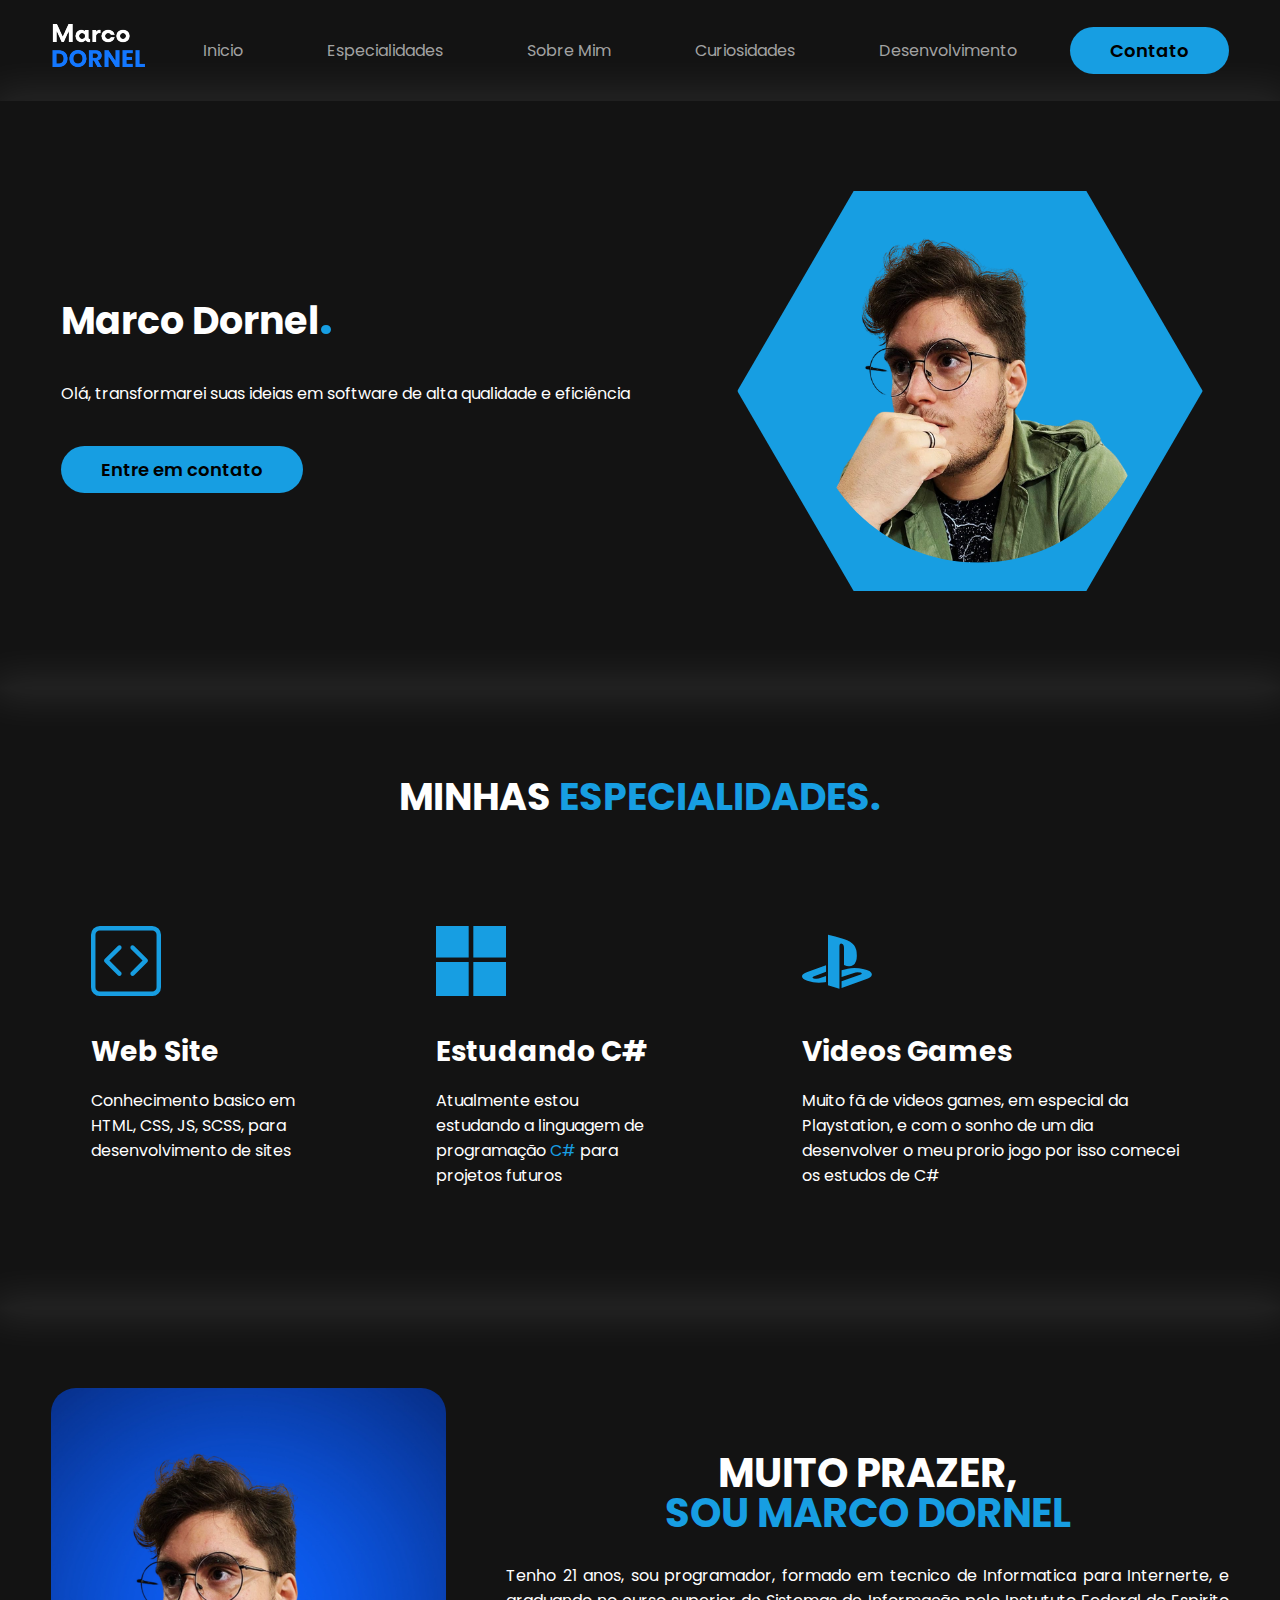
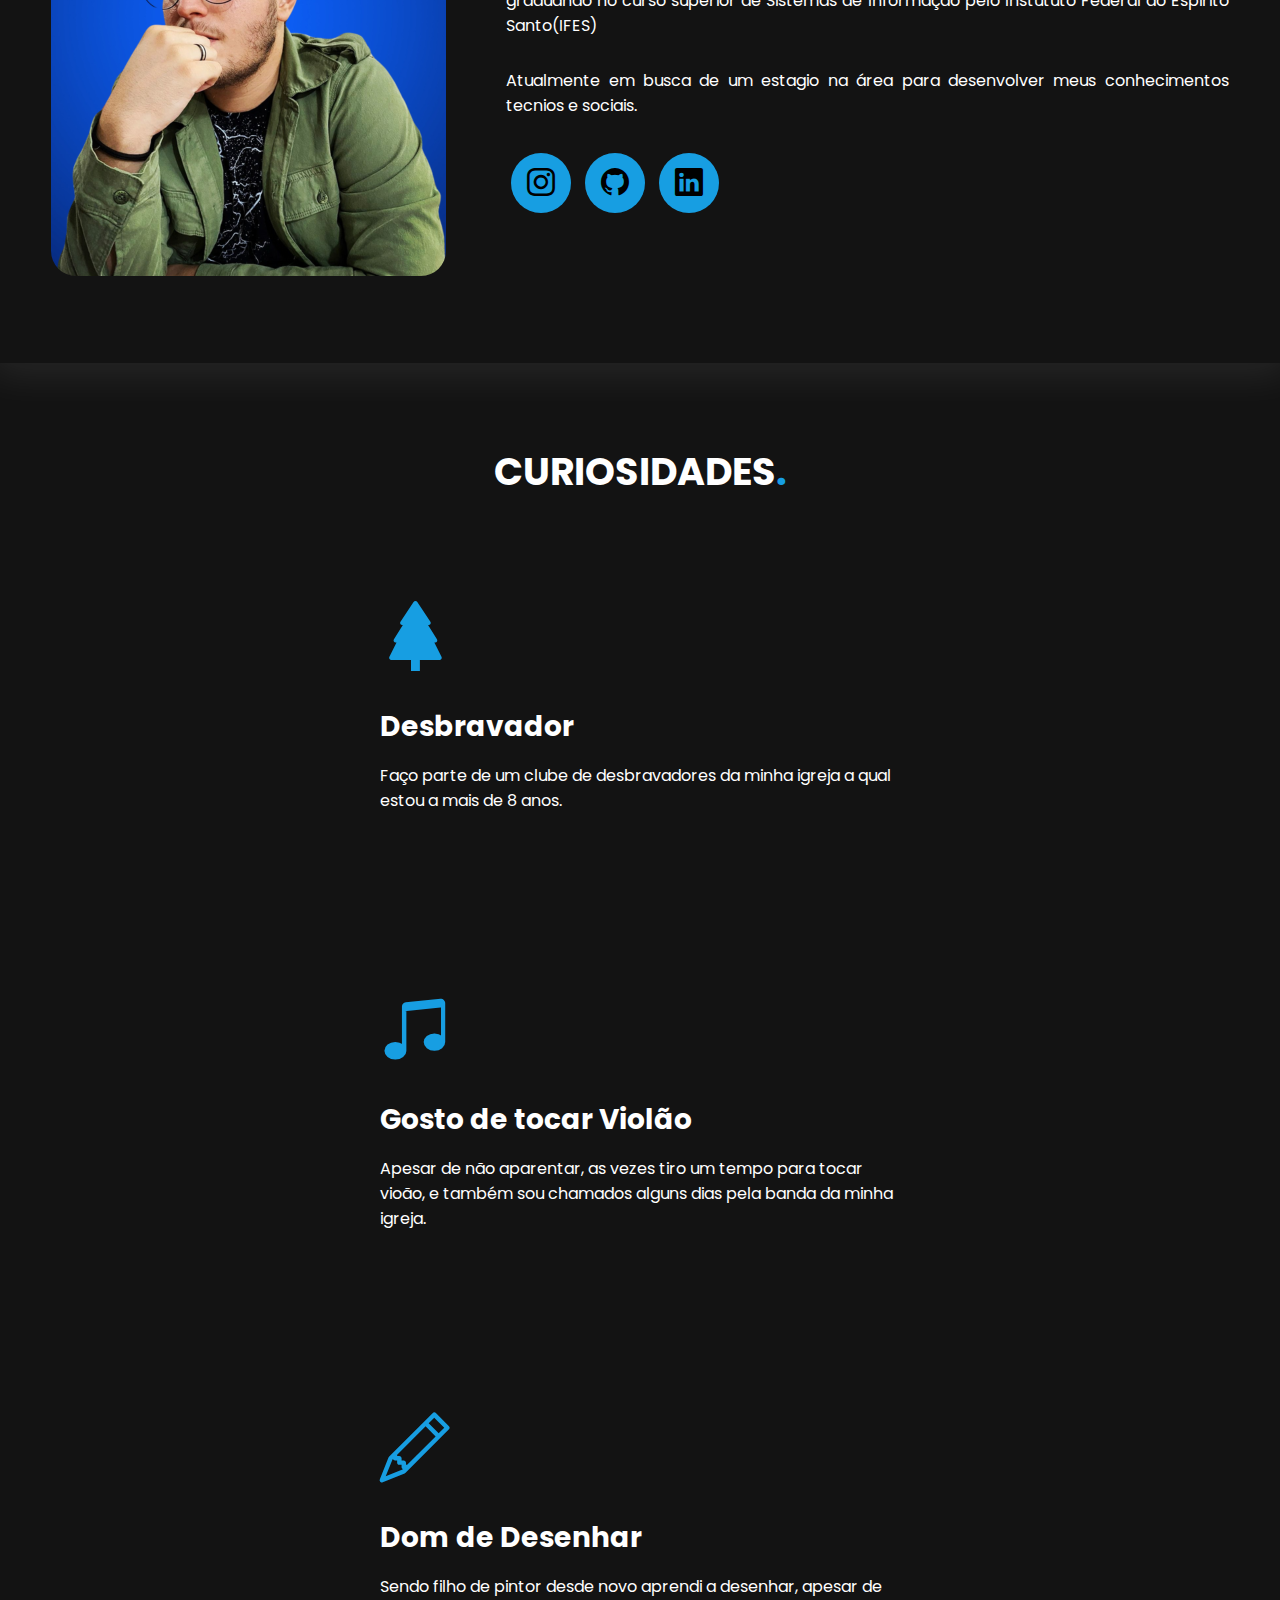
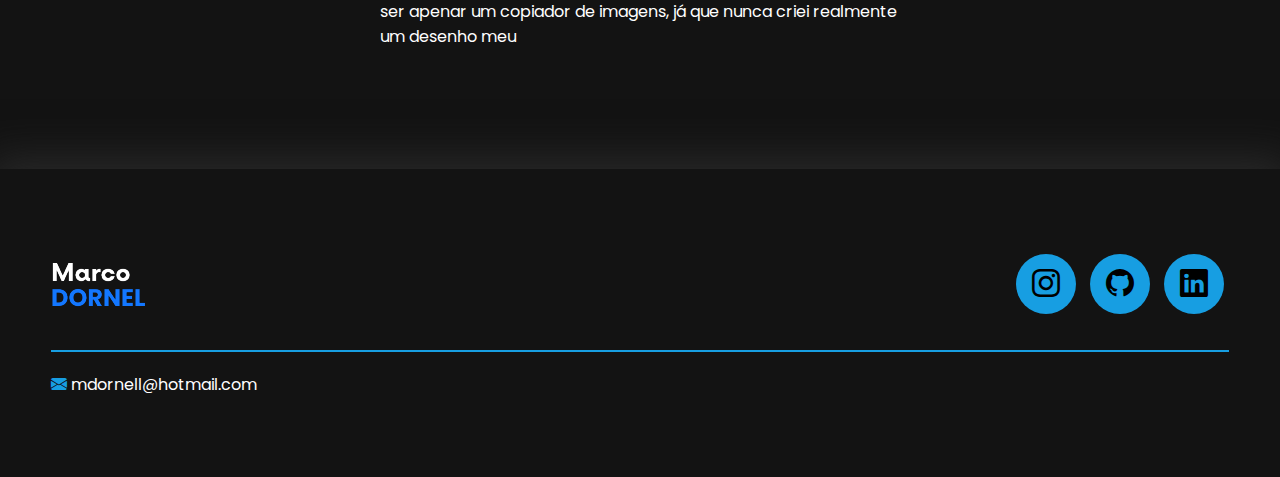
==== commit 79eab24d: "Atualizando dados" ====
--- a/index.html
+++ b/index.html
@@ -32,7 +32,7 @@
                     <li><a href="#inicio">Inicio</a></li>
                     <li><a href="#especialidades">Especialidades</a></li>
                     <li><a href="#sobre">Sobre Mim</a></li>
-                    <li><a href="#portifolio">Projetos</a></li>
+                    <li><a href="#curiosidades">Curiosidades</a></li>
                     <li><a href="src/pages/pageSobre.html">Desenvolvimento</a></li>
                 </ul>
             </nav>
@@ -55,7 +55,7 @@
                         <li><a href="#inicio">Inicio</a></li>
                         <li><a href="#especialidades">Especialidades</a></li>
                         <li><a href="#sobre">Sobre</a></li>
-                        <li><a href="#portifolio">Projetos</a></li>
+                        <li><a href="#curiosidades">Projetos</a></li>
                         <li><a href="#">Contato</a></li>
                     </ul>
                 </nav>
@@ -142,7 +142,7 @@
             </div>
         </section>
 
-        <section class="curiosidades">
+        <section id="curiosidades" class="curiosidades">
             <div class="interface">
                 <h2 class="titulo">CURIOSIDADES<span>.</span></h2>
                 <div class="curios">
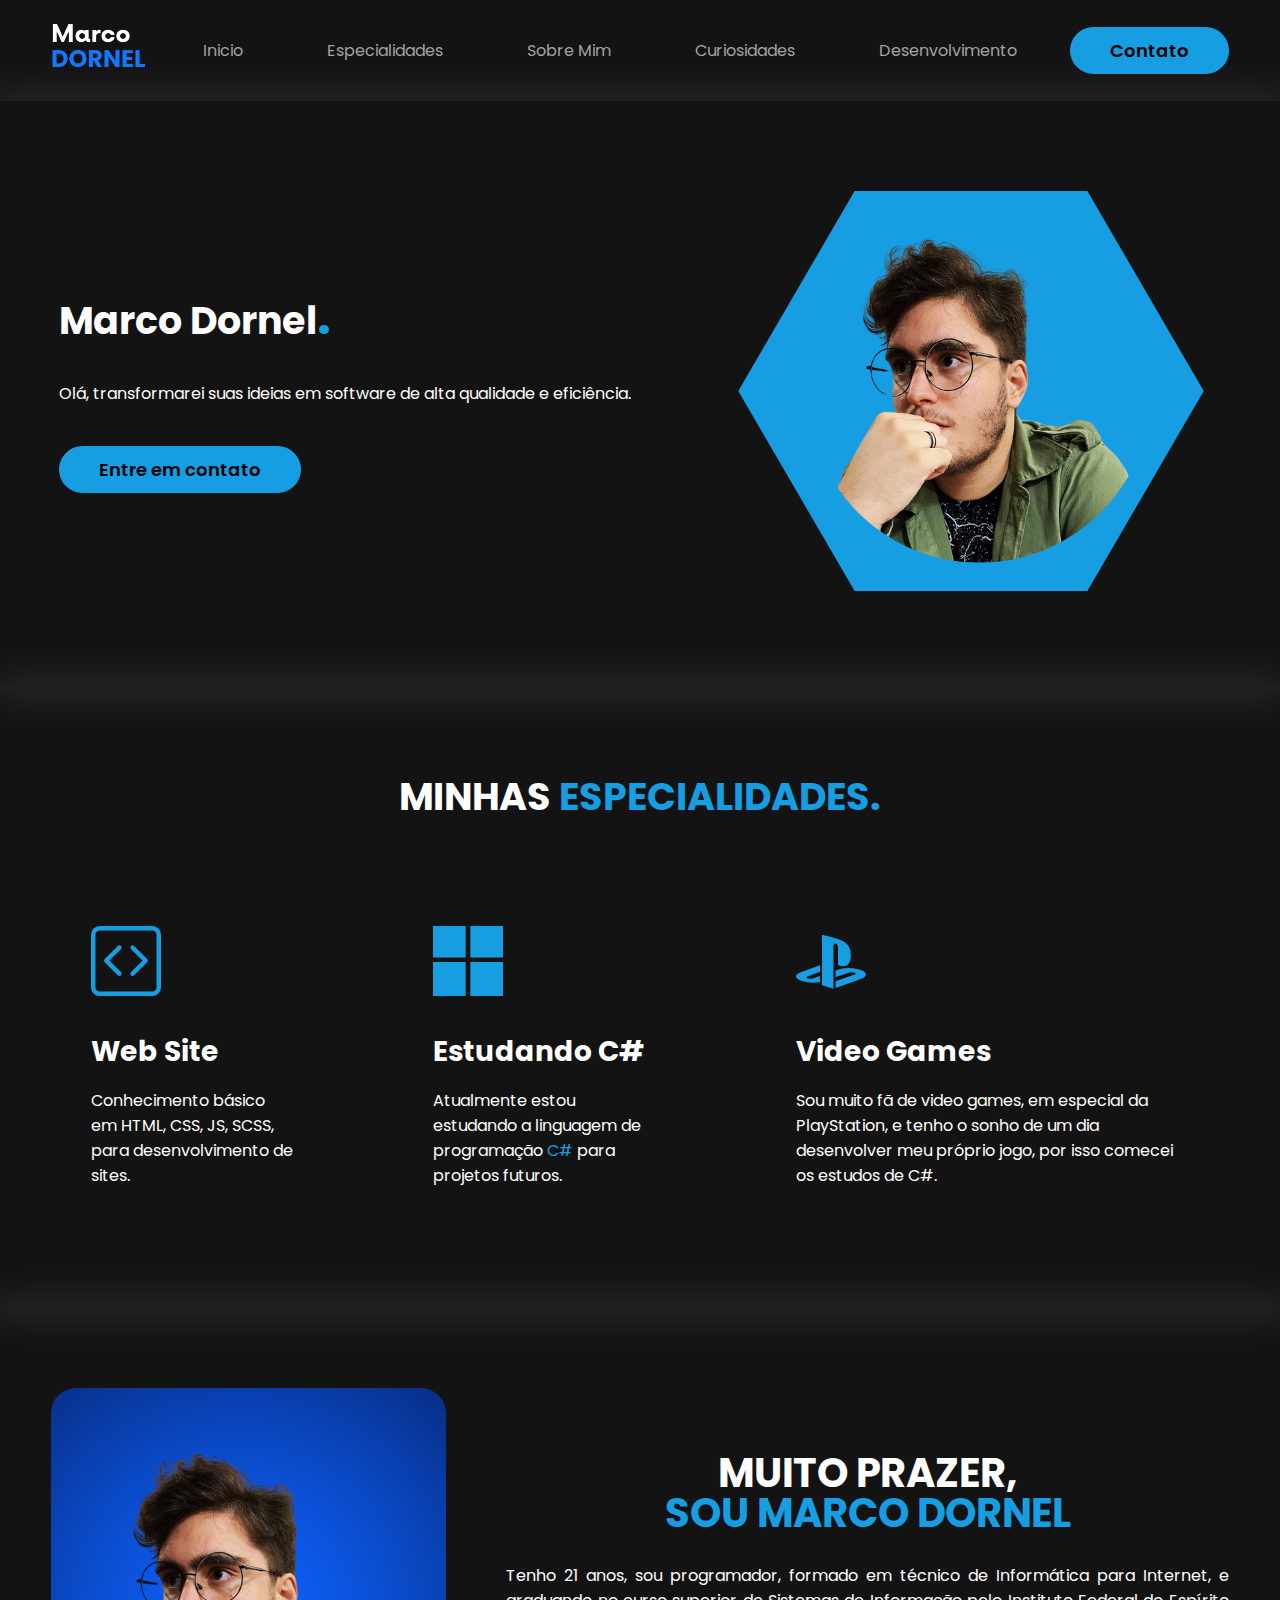
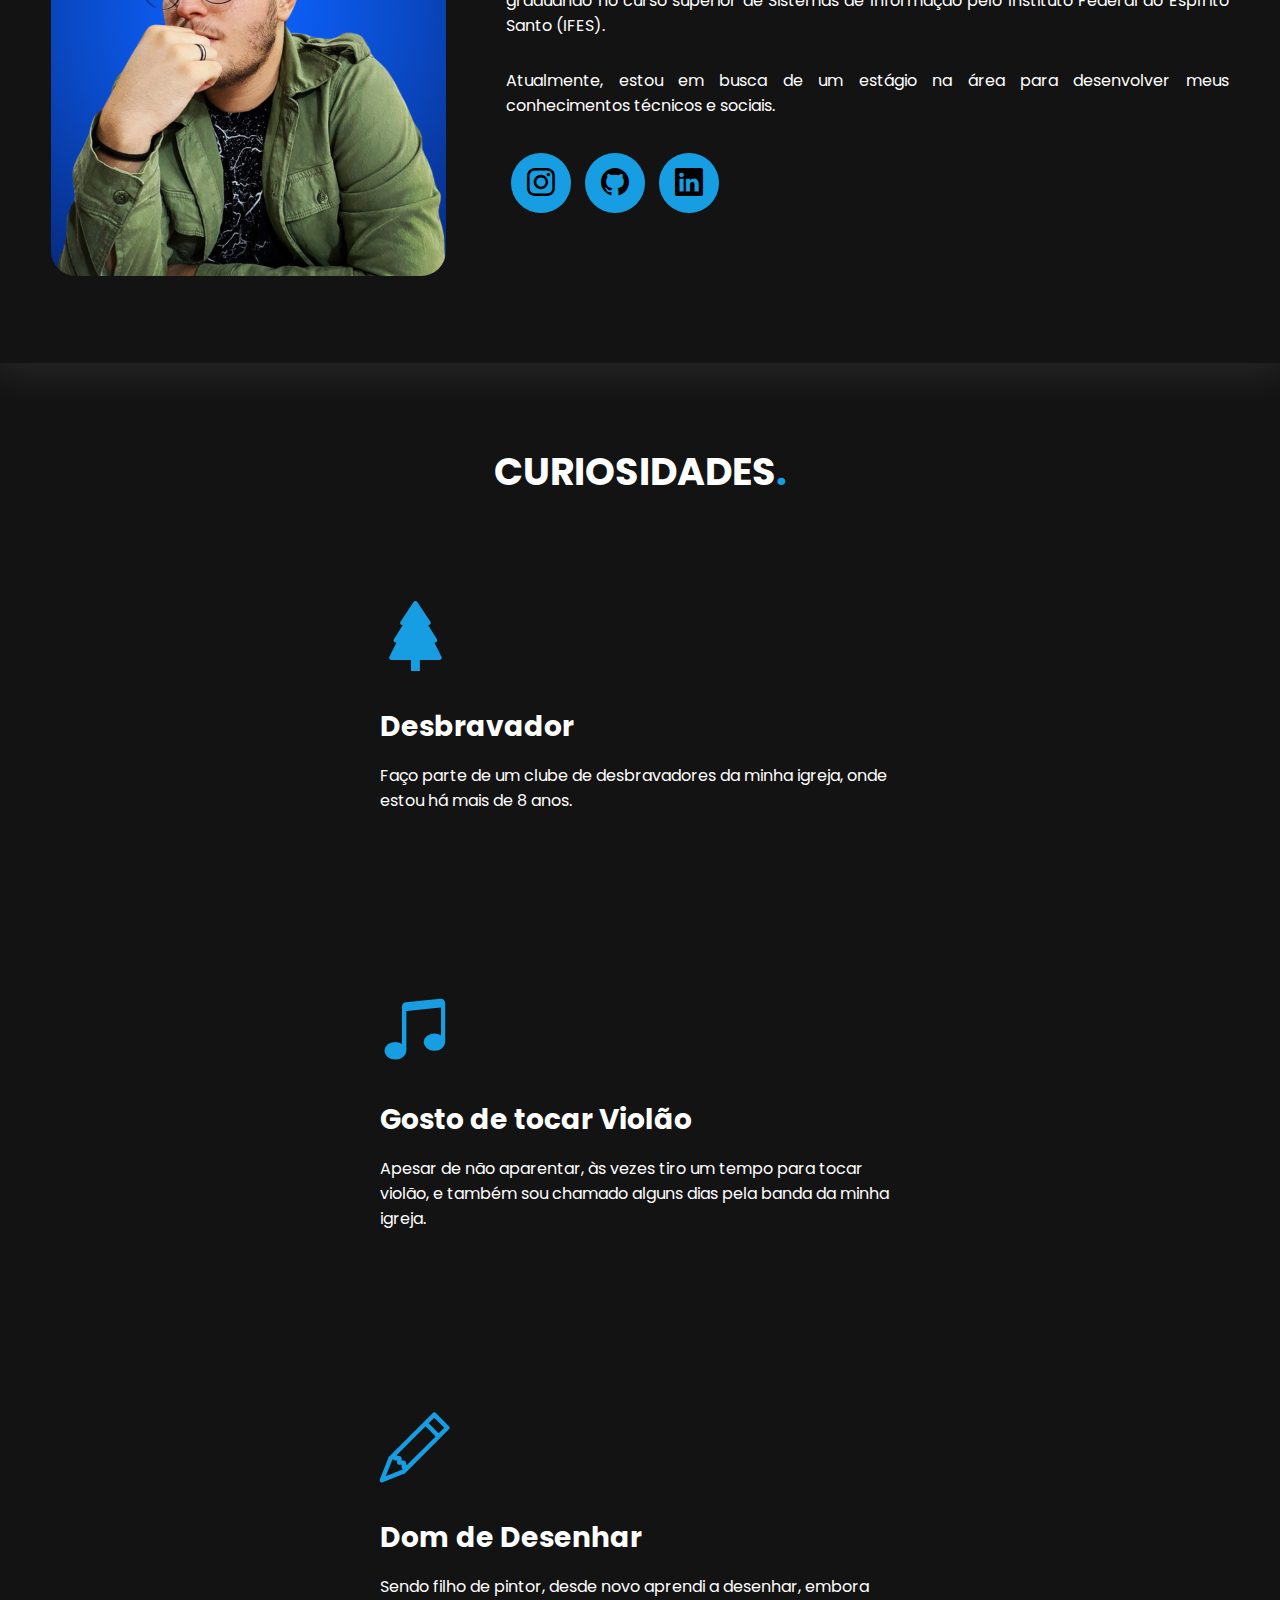
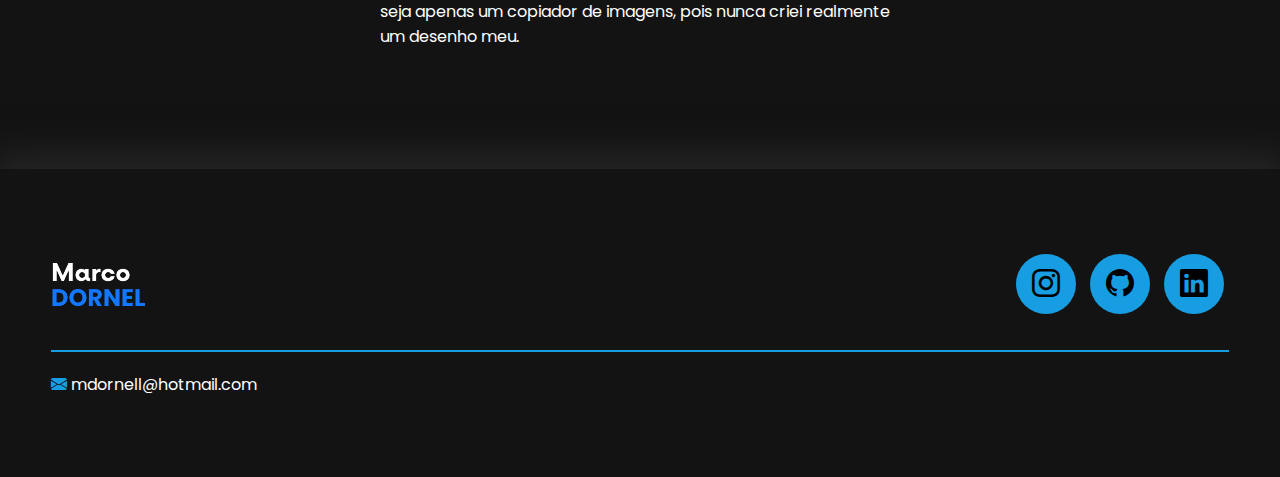
==== commit 473060b7: "Atualizando dados" ====
--- a/index.html
+++ b/index.html
@@ -56,7 +56,7 @@
                         <li><a href="#especialidades">Especialidades</a></li>
                         <li><a href="#sobre">Sobre</a></li>
                         <li><a href="#curiosidades">Projetos</a></li>
-                        <li><a href="#">Contato</a></li>
+                        <li><a href="src/pages/pageSobre.html">Desenvolvimento</a></li>
                     </ul>
                 </nav>
 
@@ -71,13 +71,12 @@
     </header>
 
     <main>
-        <section id="inico" class="topo-site">
+        <section id="inicio" class="topo-site">
             <div class="interface">
                 <div class="flex">
                     <div class="txt-topo-site">
                         <h1>Marco Dornel<span>.</span></h1>
-                        <p>Olá, transformarei suas ideias em software de alta qualidade e eficiência</p>
-
+                        <p>Olá, transformarei suas ideias em software de alta qualidade e eficiência.</p>
                         <div class="btn-contato">
                             <a href="mailto:mdornell@hotmail.com"><button>Entre em contato</button></a>
                         </div>
@@ -88,7 +87,7 @@
                 </div>
             </div>
         </section>
-
+    
         <section id="especialidades" class="especialidades">
             <div class="interface">
                 <h2 class="titulo">MINHAS <span>ESPECIALIDADES.</span></h2>
@@ -96,27 +95,22 @@
                     <div class="especialidades-box">
                         <i class="bi bi-code-square"></i>
                         <h3>Web Site</h3>
-                        <p>Conhecimento basico em HTML, CSS, JS, SCSS, para desenvolvimento de sites
-                        </p>
+                        <p>Conhecimento básico em HTML, CSS, JS, SCSS, para desenvolvimento de sites.</p>
                     </div>
                     <div class="especialidades-box">
                         <i class="bi bi-microsoft"></i>
                         <h3>Estudando C#</h3>
-                        <p>Atualmente estou estudando a linguagem de programação <span>C#</span> para projetos futuros
-                        </p>
+                        <p>Atualmente estou estudando a linguagem de programação <span>C#</span> para projetos futuros.</p>
                     </div>
                     <div class="especialidades-box">
                         <i class="bi bi-playstation"></i>
-                        <h3>Videos Games</h3>
-                        <p>Muito fã de videos games, em especial da Playstation, e com o sonho de um dia desenvolver o
-                            meu prorio jogo por isso comecei os estudos de C#
-                        </p>
-                    </div>
-                    
-                </div>
-            </div>
-        </section>
-
+                        <h3>Video Games</h3>
+                        <p>Sou muito fã de video games, em especial da PlayStation, e tenho o sonho de um dia desenvolver meu próprio jogo, por isso comecei os estudos de C#.</p>
+                    </div>
+                </div>
+            </div>
+        </section>
+    
         <section id="sobre" class="sobre">
             <div class="interface">
                 <div class="flex">
@@ -125,17 +119,12 @@
                     </div>
                     <div class="txt-sobre">
                         <h2 class="titulo">MUITO PRAZER, <span>SOU MARCO DORNEL</span></h2>
-                        <p>Tenho 21 anos, sou programador, formado em tecnico de Informatica para Internerte, e
-                            graduando no curso superior de Sistemas de Informação pelo Instututo Federal do Espirito
-                            Santo(IFES)</p>
-                        <p>Atualmente em busca de um estagio na área para desenvolver meus conhecimentos tecnios e
-                            sociais.</p>
+                        <p>Tenho 21 anos, sou programador, formado em técnico de Informática para Internet, e graduando no curso superior de Sistemas de Informação pelo Instituto Federal do Espírito Santo (IFES).</p>
+                        <p>Atualmente, estou em busca de um estágio na área para desenvolver meus conhecimentos técnicos e sociais.</p>
                         <div class="btn-social">
-                            <a href="https://www.instagram.com/mr.dornell?igsh=MTFlazBpbDMzYjA3OQ=="><button><i
-                                        class="bi bi-instagram"></i></button></a>
+                            <a href="https://www.instagram.com/mr.dornell?igsh=MTFlazBpbDMzYjA3OQ=="><button><i class="bi bi-instagram"></i></button></a>
                             <a href="https://github.com/mdornell"><button><i class="bi bi-github"></i></button></a>
-                            <a href="https://www.linkedin.com/in/mdornell/"><button><i
-                                        class="bi bi-linkedin"></i></button></a>
+                            <a href="https://www.linkedin.com/in/mdornell/"><button><i class="bi bi-linkedin"></i></button></a>
                         </div>
                     </div>
                 </div>
@@ -149,20 +138,17 @@
                     <div class="curiosidade-box desbravador">
                         <i class="bi bi-tree-fill"></i>
                         <h3>Desbravador</h3>
-                        <p>Faço parte de um clube de desbravadores da minha igreja a qual estou a mais de 8 anos.
-                        </p>
+                        <p>Faço parte de um clube de desbravadores da minha igreja, onde estou há mais de 8 anos.</p>
                     </div>
                     <div class="curiosidade-box violao">
                         <i class="bi bi-music-note-beamed"></i>
                         <h3>Gosto de tocar Violão</h3>
-                        <p>Apesar de não aparentar, as vezes tiro um tempo para tocar vioão, e também sou chamados alguns dias pela banda da minha igreja.
-                        </p>
+                        <p>Apesar de não aparentar, às vezes tiro um tempo para tocar violão, e também sou chamado alguns dias pela banda da minha igreja.</p>
                     </div>
                     <div class="curiosidade-box desenhista">
                         <i class="bi bi-pencil"></i>
                         <h3>Dom de Desenhar</h3>
-                        <p>Sendo filho de pintor desde novo aprendi a desenhar, apesar de ser apenar um copiador de imagens, já que nunca criei realmente um desenho meu
-                        </p>
+                        <p>Sendo filho de pintor, desde novo aprendi a desenhar, embora seja apenas um copiador de imagens, pois nunca criei realmente um desenho meu.</p>
                     </div>
                 </div>
             </div>
